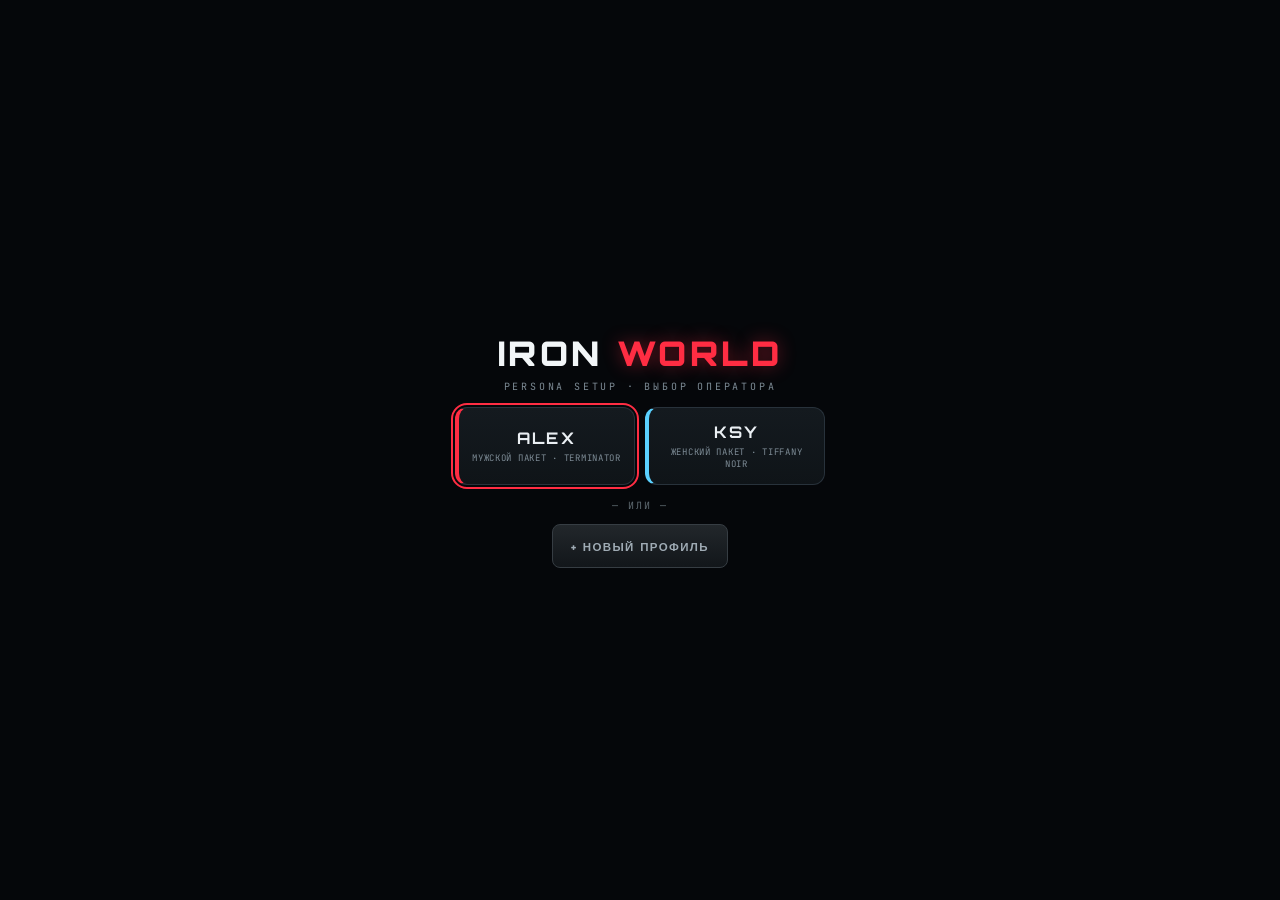
==== index.html @ ac94b06b "Add files via upload" ====
<!DOCTYPE html>
<html lang="ru">
<head>
<meta charset="utf-8">
<meta name="viewport" content="width=device-width, initial-scale=1, viewport-fit=cover">
<meta name="theme-color" content="#0a0d10">
<meta name="mobile-web-app-capable" content="yes">
<meta name="apple-mobile-web-app-capable" content="yes">
<meta name="apple-mobile-web-app-status-bar-style" content="black-translucent">
<link rel="manifest" href="manifest.webmanifest">
<link rel="icon" href="icon.svg" type="image/svg+xml">
<link rel="apple-touch-icon" href="icon.svg">
<title>IRON WORLD // Тренировки · Питание · Замеры</title>
<link rel="preconnect" href="https://fonts.googleapis.com">
<link rel="preconnect" href="https://fonts.gstatic.com" crossorigin>
<link href="https://fonts.googleapis.com/css2?family=Orbitron:wght@600;700;900&family=Rajdhani:wght@500;600;700&family=JetBrains+Mono:wght@400;500;700&display=swap" rel="stylesheet">
<link rel="stylesheet" href="style.css">
</head>
<body data-view="home">

<!-- ========== ГЛАВНЫЙ ЭКРАН ========== -->
<section id="view-home" class="view">
 <button class="home-chip" onclick="showView('profile',event)" aria-label="Профили">⚙ Профиль</button>
 <div class="wrap">
  <div class="eye-wrap"><div class="eye"></div></div>
  <div class="h-title">IRON <span>WORLD</span></div>
  <div class="h-sub">Cyberdyne Training OS · v4.6</div>
  <div class="h-status" id="hstatus"></div>
  <div class="h-select">▸ Select module ◂</div>
  <div class="mods">
   <button class="modbtn" onclick="showView('train',event)">
    <span class="ico"><svg viewBox="0 0 24 24"><path d="M1.5 12h3M19.5 12h3M5.5 7v10M18.5 7v10M8.5 9.5v5M15.5 9.5v5M5.5 12h13"/></svg></span>
    <span><b>Тренировки</b><small id="ms-train">журнал силовых · 3 дня</small></span></button>
   <button class="modbtn meas" onclick="showView('measure',event)">
    <span class="ico"><svg viewBox="0 0 24 24"><rect x="2.5" y="9" width="19" height="6.5" rx="1.2"/><path d="M7 9v3M11 9v3M15 9v3M19 9v3"/></svg></span>
    <span><b>Замеры тела</b><small id="ms-meas">история пропорций</small></span></button>
   <button class="modbtn food" onclick="showView('food',event)">
    <span class="ico"><svg viewBox="0 0 24 24"><path d="M7 3v8M4.5 3v4a2.5 2.5 0 0 0 5 0V3M7 11v10"/><path d="M16.5 3v18"/><path d="M16.5 3c3 3.5 3 8 0 11"/></svg></span>
    <span><b>Питание</b><small>памятка · 4 приёма · 2650 ккал</small></span></button>
  </div>
 </div>
</section>

<!-- ========== ВЕРХНЯЯ НАВИГАЦИЯ ========== -->
<nav class="nav" id="nav">
 <button class="home" onclick="showView('home',event)" title="Меню" aria-label="Главное меню"><svg viewBox="0 0 24 24"><path d="M2.5 12S6 5.5 12 5.5 21.5 12 21.5 12 18 18.5 12 18.5 2.5 12 2.5 12Z"/><circle cx="12" cy="12" r="3"/></svg></button>
 <button data-v="train" onclick="showView('train',event)" aria-label="Тренировки"><svg viewBox="0 0 24 24"><path d="M1.5 12h3M19.5 12h3M5.5 7v10M18.5 7v10M8.5 9.5v5M15.5 9.5v5M5.5 12h13"/></svg><span class="txt">Тренировки</span></button>
 <button data-v="measure" onclick="showView('measure',event)" aria-label="Замеры"><svg viewBox="0 0 24 24"><rect x="2.5" y="9" width="19" height="6.5" rx="1.2"/><path d="M7 9v3M11 9v3M15 9v3M19 9v3"/></svg><span class="txt">Замеры</span></button>
 <button data-v="food" onclick="showView('food',event)" aria-label="Питание"><svg viewBox="0 0 24 24"><path d="M7 3v8M4.5 3v4a2.5 2.5 0 0 0 5 0V3M7 11v10"/><path d="M16.5 3v18"/><path d="M16.5 3c3 3.5 3 8 0 11"/></svg><span class="txt">Питание</span></button>
 <button data-v="profile" onclick="showView('profile',event)" title="Профили" aria-label="Профили"><svg viewBox="0 0 24 24"><circle cx="12" cy="8" r="4"/><path d="M4 20c1.5-4 5-6 8-6s6.5 2 8 6"/></svg><span class="txt">Профиль</span></button>
</nav>

<!-- ========== МОДУЛЬ 01: ТРЕНИРОВКИ ========== -->
<section id="view-train" class="view">
 <div class="wrap">
  <header class="pg"><div class="hud">MODULE · STRENGTH LOG</div><h1>IRON <span>LOG</span></h1></header>
  <div class="tabs" id="tabs"></div>
  <div class="dayhead" id="dayhead"></div>
  <div id="workout"></div>
  <div class="actions">
   <button onclick="save()">Сохранить в журнал</button>
   <button class="ghost" onclick="clearInputs()">Сброс полей</button>
  </div>

  <details class="secd" id="secJ">
   <summary class="sec">Журнал <span>//</span> история</summary>
   <div class="secb">
    <div class="actions" style="margin:0 0 10px">
     <button class="ghost" onclick="exportJ()">Экспорт JSON</button>
     <button class="ghost" onclick="fileIn.click()">Импорт JSON</button>
     <button class="ghost" onclick="clearJ()">Очистить</button>
     <input type="file" id="fileIn" accept=".json,application/json" hidden>
    </div>
    <div id="journal"></div>
   </div>
  </details>

  <details class="secd" id="secC">
   <summary class="sec">Cloud <span>//</span> github sync</summary>
   <div class="secb">
    <div class="ex cloud">
     <h3>Авто-синхронизация таблиц</h3>
     <div class="meta">настроил один раз — после каждого сохранения таблицы обновляются в приватном хранилище</div>
     <div class="sets" style="margin-top:10px">
      <div class="srow one"><span class="lab">ТОКЕН</span><input type="password" id="gh-token" placeholder="github_pat_…" autocomplete="off"></div>
      <div class="srow"><span class="lab">РЕПО</span><input type="text" id="gh-owner" value="asborozdin-a11y"><input type="text" id="gh-repo" value="iron-data"></div>
     </div>
     <div class="actions" style="margin:12px 0 0">
      <button class="ghost" onclick="ghSave()">Сохранить и подключить</button>
      <button class="ghost" onclick="doSync(true)">Синхронизировать сейчас</button>
      <button class="ghost" onclick="purgePublic()">Удалить старые публичные таблицы</button>       <button class="ghost" onclick="ghRestore()">Восстановить из облака</button>
     </div>
     <details class="help">
      <summary>Приватное хранилище и токен (2 минуты)</summary>
      <ol>
       <li>GitHub → <code>New repository</code> → имя <code>iron-data</code> → вид <b>Private</b> → Create.</li>
       <li>Settings → Developer settings → Fine-grained tokens → твой токен → Repository access → добавь <code>iron-data</code> (оставь <code>iron-log</code> до очистки).</li>
       <li>Permissions → Repository permissions → <code>Contents</code>: <code>Read and write</code>.</li>
       <li>В приложении: поле РЕПО = <code>iron-data</code> → «Сохранить и подключить» → «Синхронизировать сейчас».</li>
       <li>Когда таблицы появятся в iron-data — нажми «Удалить старые публичные таблицы».</li>
      </ol>
      <p style="margin-top:8px">Файлы данных именуются по профилю: <code>trainings-alex.csv</code>, <code>measures-ksy.csv</code>. Токен хранится только на этом устройстве и уходит только на api.github.com.</p>
     </details>
     <div class="meta" id="gh-status" style="margin-top:10px"></div>
    </div>
   </div>
  </details>
 </div>
</section>

<!-- ========== МОДУЛЬ 02: ПИТАНИЕ ========== -->
<section id="view-food" class="view">
 <div class="wrap">
  <header class="pg"><div class="hud">MODULE · FUEL PROTOCOL</div><h1>ПЛАН <span>ПИТАНИЯ</span></h1></header>
  <div class="fmacros" id="fmacros"></div>
  <div id="foodMeals"></div>
 </div>
</section>

<!-- ========== МОДУЛЬ 03: ЗАМЕРЫ ========== -->
<section id="view-measure" class="view">
 <svg class="body-bg" viewBox="0 0 200 400" aria-hidden="true">
  <defs><g id="half">
   <path d="M100,40 C91,40 83,45 77,51 C65,58 56,69 55,83 C54,95 59,104 62,112 C59,126 57,140 61,152 C63,161 69,168 74,166 C78,164 78,158 76,152 C73,142 75,131 78,123 C75,117 71,111 69,103 C68,97 68,92 70,88 C66,102 64,116 66,130 C68,142 74,150 76,160 C78,172 76,184 74,194 C72,212 70,232 74,250 C76,264 80,274 80,288 C78,306 76,324 80,340 C82,354 86,364 86,378 L86,394 L97,394"/>
   <path class="detail" d="M74,92 C84,101 94,104 100,104"/>
   <path class="detail" d="M86,146 L100,146"/><path class="detail" d="M86,160 L100,160"/><path class="detail" d="M86,174 L100,174"/>
  </g></defs>
  <circle cx="100" cy="26" r="15"/>
  <use href="#half"/><use href="#half" transform="translate(200,0) scale(-1,1)"/>
  <path class="detail" d="M100,104 L100,186"/>
 </svg>
 <div class="wrap mz">
  <header class="pg"><div class="hud">MODULE · BODY METRICS</div><h1>ЗАМЕРЫ <span>ТЕЛА</span></h1></header>
  <div class="ex">
   <h3>Новый замер</h3>
   <div class="meta">порядок: сверху вниз · сантиметры мягкой лентой, утром натощак</div>
   <div class="mdate"><label for="m-date">Дата замера:</label><input type="date" id="m-date"></div>
   <div class="mgrid" id="mform"></div>
  </div>
  <div class="actions"><button onclick="saveMeasure()">Сохранить замер</button></div>

  <div class="ex remind">
   <h3>Напоминание о замере</h3>
   <div class="meta" id="rem-status">не настроено</div>
   <div class="actions" style="margin:10px 0 0">
    <button class="ghost" onclick="openRem()">Настроить</button>
    <button class="ghost" onclick="remOff()">Выключить</button>
   </div>
  </div>

  <h2 class="sec">История <span>//</span> динамика</h2>
  <div id="mhist"></div>
 </div>
</section>

<!-- ========== МОДУЛЬ 04: ПРОФИЛИ ========== -->
<section id="view-profile" class="view">
 <div class="wrap">
  <header class="pg"><div class="hud">MODULE · PERSONA</div><h1>ПРОФИ<span>ЛИ</span></h1></header>
  <div id="profileBody"></div>
 </div>
</section>

<!-- ========== ПОПАП: настройка напоминания ========== -->
<div class="modal" id="remModal" role="dialog" aria-modal="true" aria-labelledby="remModalTitle">
 <div class="mbox">
  <div class="mtitle" id="remModalTitle">Напоминание о замере</div>
  <div class="mrow"><label for="rem-date">Дата начала</label><input type="date" id="rem-date"></div>
  <div class="mrow"><label for="rem-time">Время</label><input type="time" id="rem-time"></div>
  <div class="mrow"><label for="rem-repeat">Цикличность</label>
   <select id="rem-repeat">
    <option value="none">разово</option>
    <option value="daily">ежедневно</option>
    <option value="weekly">еженедельно</option>
    <option value="monthly">ежемесячно</option>
   </select></div>
  <div class="mact">
   <button class="ghost" onclick="closeRem()">Отмена</button>
   <button onclick="saveRem()">Сохранить</button>
  </div>
 </div>
</div>

<!-- ========== ПОПАП: сработка напоминания ========== -->
<div class="modal" id="remAlert" role="alertdialog" aria-modal="true" aria-labelledby="remAlertTitle">
 <div class="mbox">
  <div class="mtitle red" id="remAlertTitle">Пора сделать замер!</div>
  <p class="mtext">Сработало напоминание расписания. Замер утром натощак даёт самые точные цифры — лента и 60 секунд времени.</p>
  <div class="mact">
   <button class="ghost" onclick="snoozeRem()">Позже (1 ч)</button>
   <button onclick="goMeasure()">Замериться</button>
  </div>
 </div>
</div>

<div id="toast"></div>

<!-- порядок важен: данные → разделы → ядро -->
<script defer src="data.js"></script>
<script defer src="train.js"></script>
<script defer src="measure.js"></script>
<script defer src="food.js"></script>
<script defer src="app.js"></script>
</body>
</html>
---- style.css ----
:root{
--bg:#0a0d10;--card:#141a1f;--card2:#0f1418;--line:#28323b;--line-2:#363d43;--line-soft:#1e262d;--line-soft2:#232c33;--dash:#35414b;
--txt:#eaeff3;--txt-bright:#f2f6f8;--mut:#9fabb4;--mut2:#7d8b95;--mut3:#5d686f;--lab-num:#b7c1c9;--note:#8b98a0;--alt-text:#c3cdd4;--fnote-text:#d8cfae;
--red:#ff2d43;--amber:#ffb400;--cyan:#5ad1ff;--green:#54e08a;--bad:#ff2d43;
--red-glow:rgba(255,45,67,.45);--red-glow-soft:rgba(255,45,67,.3);--red-line:rgba(255,45,67,.3);--red-line-strong:rgba(255,45,67,.5);--red-bg:rgba(255,45,67,.06);--red-bg2:rgba(255,45,67,.1);--red-text-soft:#ff8f9b;--red-text-soft2:#ff9aa4;--term:#ff8a95;
--amber-line:rgba(255,180,0,.35);--amber-bg:rgba(255,180,0,.07);--amber-glow:rgba(255,180,0,.25);--cyan-glow:rgba(90,209,255,.25);--cyan-glow-soft:rgba(90,209,255,.3);
--field-bg:#0b0f12;--field-line:#2b353e;--ph:rgba(255,180,0,.42);
--nav-bg:rgba(10,13,16,.94);--modal-bg:rgba(0,0,0,.72);--boot-bg:#05070a;
--btn-1:#a3000f;--btn-2:#480009;--ghost-1:#22272b;--ghost-2:#12161a;--bar-1:#8a0d18;--glow-top:rgba(255,45,67,.12);
--eye-1:#fff;--eye-2:#ff5566;--eye-3:#d1001a;--eye-4:#4a0009;--eye-5:#150003;
--halo-1:rgba(255,45,67,.50);--halo-2:rgba(255,45,67,.26);--halo-3:rgba(255,45,67,.10);
--halo-f1:rgba(255,90,100,.85);--halo-f2:rgba(255,45,67,.40);--halo-f3:rgba(255,45,67,.16);
--scan-a:rgba(255,140,160,.40);--scan-b:rgba(255,45,67,.20);
--mac-p:#ff5c6c;--mac-f:#ffb400;--mac-c:#5ad1ff;--mac-k:#fff}
body[data-theme="tiffany-noir"]{
--bg:#081114;--card:#0e1a1e;--card2:#0a1417;--line:#1d3438;--line-2:#2a464b;--line-soft:#12262a;--line-soft2:#163034;--dash:#2a464b;
--txt:#dff3f1;--txt-bright:#f0fbfa;--mut:#93b3b0;--mut2:#6f918e;--mut3:#4f6f6c;--lab-num:#c4dedb;--note:#7fa3a0;--alt-text:#cfe8e5;--fnote-text:#bfe8e4;
--red:#17c3bc;--amber:#7de8e0;--cyan:#a9b4d0;--green:#5eead4;--bad:#ff6b8f;
--red-glow:rgba(23,195,188,.45);--red-glow-soft:rgba(23,195,188,.3);--red-line:rgba(23,195,188,.3);--red-line-strong:rgba(23,195,188,.5);--red-bg:rgba(23,195,188,.06);--red-bg2:rgba(23,195,188,.1);--red-text-soft:#7fe5df;--red-text-soft2:#9ff2ec;--term:#8ff0ea;
--amber-line:rgba(125,232,224,.35);--amber-bg:rgba(125,232,224,.07);--amber-glow:rgba(125,232,224,.25);--cyan-glow:rgba(169,180,208,.25);--cyan-glow-soft:rgba(169,180,208,.3);
--field-bg:#061013;--field-line:#1d3a3e;--ph:rgba(125,232,224,.4);
--nav-bg:rgba(6,14,16,.94);--modal-bg:rgba(2,8,9,.78);--boot-bg:#04090b;
--btn-1:#0e6f6a;--btn-2:#053b38;--ghost-1:#12262a;--ghost-2:#0a1417;--bar-1:#0e6f6a;--glow-top:rgba(23,195,188,.10);
--eye-1:#fff;--eye-2:#7ff0e8;--eye-3:#0abab5;--eye-4:#04544f;--eye-5:#01100f;
--halo-1:rgba(23,195,188,.5);--halo-2:rgba(23,195,188,.26);--halo-3:rgba(23,195,188,.10);
--halo-f1:rgba(140,255,248,.85);--halo-f2:rgba(23,195,188,.4);--halo-f3:rgba(23,195,188,.16);
--scan-a:rgba(140,255,248,.35);--scan-b:rgba(23,195,188,.18);
--mac-p:#7de8e0;--mac-f:#a9b4d0;--mac-c:#5eead4;--mac-k:#f0fbfa}
body[data-theme="tiffany-audrey"]{
--bg:#f2f6f5;--card:#ffffff;--card2:#f7faf9;--line:#d5e0dd;--line-2:#c2d2cf;--line-soft:#e3ebe9;--line-soft2:#e8efed;--dash:#c2d2cf;
--txt:#12333a;--txt-bright:#0b262c;--mut:#4c6b70;--mut2:#6d8a8e;--mut3:#93acad;--lab-num:#33565c;--note:#5b7a7e;--alt-text:#3f5f63;--fnote-text:#3d5a52;
--red:#0abab5;--amber:#0f8f88;--cyan:#5b7fa6;--green:#12a06a;--bad:#d6456b;
--red-glow:rgba(10,186,181,.35);--red-glow-soft:rgba(10,186,181,.22);--red-line:rgba(10,186,181,.35);--red-line-strong:rgba(10,186,181,.55);--red-bg:rgba(10,186,181,.06);--red-bg2:rgba(10,186,181,.12);--red-text-soft:#0f8f88;--red-text-soft2:#0f8f88;--term:#0f8f88;
--amber-line:rgba(15,143,136,.35);--amber-bg:rgba(15,143,136,.08);--amber-glow:rgba(15,143,136,.2);--cyan-glow:rgba(91,127,166,.2);--cyan-glow-soft:rgba(91,127,166,.25);
--field-bg:#ffffff;--field-line:#c9d8d5;--ph:rgba(15,143,136,.45);
--nav-bg:rgba(255,255,255,.92);--modal-bg:rgba(240,246,245,.8);--boot-bg:#0b262c;
--btn-1:#0abab5;--btn-2:#0f8f88;--ghost-1:#ffffff;--ghost-2:#eef4f2;--bar-1:#0abab5;--glow-top:rgba(10,186,181,.10);
--eye-1:#fff;--eye-2:#7ff0e8;--eye-3:#0abab5;--eye-4:#04544f;--eye-5:#01100f;
--halo-1:rgba(10,186,181,.4);--halo-2:rgba(10,186,181,.2);--halo-3:rgba(10,186,181,.08);
--halo-f1:rgba(10,186,181,.7);--halo-f2:rgba(10,186,181,.35);--halo-f3:rgba(10,186,181,.14);
--scan-a:rgba(10,186,181,.25);--scan-b:rgba(10,186,181,.12);
--mac-p:#0f8f88;--mac-f:#5b7fa6;--mac-c:#12a06a;--mac-k:#0b262c}
body[data-theme="rose-champagne"]{
--bg:#120d14;--card:#1b1420;--card2:#150f1a;--line:#33263a;--line-2:#463450;--line-soft:#241a2b;--line-soft2:#2a1f32;--dash:#463450;
--txt:#f4e9ee;--txt-bright:#fdf6f9;--mut:#bfa3b0;--mut2:#9a7f8d;--mut3:#6f5a66;--lab-num:#e3cdd7;--note:#a88f9c;--alt-text:#dcc6d1;--fnote-text:#e6d3c3;
--red:#ff7a9c;--amber:#e8c39a;--cyan:#b79cff;--green:#8ce0b0;--bad:#ff6b6b;
--red-glow:rgba(255,122,156,.45);--red-glow-soft:rgba(255,122,156,.3);--red-line:rgba(255,122,156,.3);--red-line-strong:rgba(255,122,156,.5);--red-bg:rgba(255,122,156,.06);--red-bg2:rgba(255,122,156,.1);--red-text-soft:#ffa9c0;--red-text-soft2:#ffa9c0;--term:#ffa9c0;
--amber-line:rgba(232,195,154,.35);--amber-bg:rgba(232,195,154,.07);--amber-glow:rgba(232,195,154,.25);--cyan-glow:rgba(183,156,255,.25);--cyan-glow-soft:rgba(183,156,255,.3);
--field-bg:#0d0910;--field-line:#3a2b42;--ph:rgba(232,195,154,.4);
--nav-bg:rgba(14,10,16,.94);--modal-bg:rgba(8,5,10,.78);--boot-bg:#0a070c;
--btn-1:#a34a63;--btn-2:#571f31;--ghost-1:#241a2b;--ghost-2:#150f1a;--bar-1:#a34a63;--glow-top:rgba(255,122,156,.10);
--eye-1:#fff;--eye-2:#ffb1c6;--eye-3:#ff4d7e;--eye-4:#7a1030;--eye-5:#1c0410;
--halo-1:rgba(255,122,156,.5);--halo-2:rgba(255,122,156,.26);--halo-3:rgba(255,122,156,.10);
--halo-f1:rgba(255,190,210,.85);--halo-f2:rgba(255,122,156,.4);--halo-f3:rgba(255,122,156,.16);
--scan-a:rgba(255,190,210,.35);--scan-b:rgba(255,122,156,.18);
--mac-p:#ff7a9c;--mac-f:#e8c39a;--mac-c:#b79cff;--mac-k:#fdf6f9}

*{box-sizing:border-box;margin:0;padding:0}
html,body{overflow-x:hidden}
body{background-color:var(--bg);background-image:radial-gradient(900px 400px at 50% -100px,var(--glow-top),transparent 70%);background-repeat:no-repeat;
color:var(--txt);font-family:'Rajdhani',system-ui,sans-serif;padding:0 12px 20px}
.wrap{max-width:860px;margin:0 auto}
.view{display:none}.view.on{display:block}

.nav{position:sticky;top:0;z-index:40;display:flex;flex-wrap:nowrap;gap:4px;justify-content:center;align-items:center;
padding:8px 6px;margin:0 -12px 14px;background:var(--nav-bg);backdrop-filter:blur(8px);border-bottom:1px solid var(--line)}
body[data-view="home"] .nav{display:none}
.nav button{flex:1 1 0;min-width:0;justify-content:center;
font-family:'Orbitron',sans-serif;font-weight:700;font-size:10.5px;letter-spacing:.06em;text-transform:uppercase;
padding:10px 6px;cursor:pointer;color:var(--mut);background:linear-gradient(180deg,var(--ghost-1),var(--ghost-2));
border:1px solid var(--line-2);border-radius:8px;display:flex;align-items:center;gap:5px}
.nav button.on{color:#fff;border-color:var(--red);background:linear-gradient(180deg,var(--btn-1),var(--btn-2));box-shadow:0 0 14px var(--red-glow-soft)}
.nav button.home{flex:0 0 auto;padding:10px 10px}
.nav button .txt{overflow:hidden;text-overflow:ellipsis;white-space:nowrap}
.nav svg{width:14px;height:14px;flex:0 0 auto;stroke:currentColor;fill:none;stroke-width:2;stroke-linecap:round;stroke-linejoin:round}
@media(max-width:460px){.nav button .txt{display:none}.nav button{gap:0}}

.ico{flex:0 0 auto;width:46px;height:46px;display:flex;align-items:center;justify-content:center;
border:1px solid var(--line);border-radius:10px;background:var(--field-bg)}
.ico svg{width:27px;height:27px;stroke:var(--red);fill:none;stroke-width:2;stroke-linecap:round;stroke-linejoin:round;filter:drop-shadow(0 0 5px var(--red-glow))}
.modbtn.food .ico svg{stroke:var(--amber);filter:drop-shadow(0 0 5px var(--amber-glow))}
.modbtn.meas .ico svg{stroke:var(--cyan);filter:drop-shadow(0 0 5px var(--cyan-glow))}

#view-home{padding-top:max(96px,10vh);text-align:center}
.eye-wrap{position:relative;width:74px;height:74px;margin:0 auto 14px}
.eye-wrap::before{content:'';position:absolute;left:50%;top:50%;width:230px;height:230px;transform:translate(-50%,-50%);
background:radial-gradient(circle,var(--halo-1) 0%,var(--halo-2) 32%,var(--halo-3) 52%,transparent 72%);
pointer-events:none;opacity:.85;transition:opacity .2s,transform .2s}
.eye-wrap.flare::before{opacity:1;transform:translate(-50%,-50%) scale(1.22);
background:radial-gradient(circle,var(--halo-f1) 0%,var(--halo-f2) 34%,var(--halo-f3) 55%,transparent 75%)}
.eye{position:relative;width:74px;height:74px;border-radius:50%;
background:radial-gradient(circle at 37% 34%,var(--eye-1) 0%,var(--eye-2) 17%,var(--eye-3) 44%,var(--eye-4) 78%,var(--eye-5) 100%);
box-shadow:inset 0 0 18px rgba(0,0,0,.8);animation:eye 3s ease-in-out infinite}
@keyframes eye{0%,100%{transform:scale(1)}50%{transform:scale(1.04)}}
.h-title{font-family:'Orbitron',sans-serif;font-weight:900;font-size:clamp(30px,8vw,52px);letter-spacing:.1em;text-transform:uppercase;color:var(--txt-bright)}
.h-title span{color:var(--red);text-shadow:0 0 22px var(--red-glow)}
.h-sub{font-family:'JetBrains Mono',monospace;font-size:11px;letter-spacing:.3em;color:var(--mut2);text-transform:uppercase;margin-top:8px}
.h-status{max-width:420px;margin:22px auto;padding:12px 16px;border:1px dashed var(--dash);border-radius:10px;
font-family:'JetBrains Mono',monospace;font-size:11.5px;letter-spacing:.08em;color:var(--mut);text-align:left;line-height:1.9}
.h-status b{color:var(--amber)}
.h-select{font-family:'JetBrains Mono',monospace;font-size:11px;letter-spacing:.24em;color:var(--red);text-transform:uppercase;margin:20px 0 10px;animation:bl 1.4s infinite}
@keyframes bl{0%,100%{opacity:1}50%{opacity:.35}}
.mods{display:flex;flex-direction:column;align-items:center;gap:12px}
.modbtn{display:flex;align-items:center;gap:16px;width:100%;max-width:430px;padding:15px 18px;cursor:pointer;text-align:left;
background:linear-gradient(180deg,var(--card),var(--card2));border:1px solid var(--line);border-left:4px solid var(--red);border-radius:12px;color:var(--txt);transition:.2s}
.modbtn:hover{border-color:var(--red);box-shadow:0 0 22px var(--red-glow-soft);transform:translateY(-2px)}
.modbtn.food{border-left-color:var(--amber)}.modbtn.food:hover{border-color:var(--amber);box-shadow:0 0 22px var(--amber-glow)}
.modbtn.meas{border-left-color:var(--cyan)}.modbtn.meas:hover{border-color:var(--cyan);box-shadow:0 0 22px var(--cyan-glow)}
.modbtn b{display:block;font-family:'Orbitron',sans-serif;font-size:15px;letter-spacing:.14em;text-transform:uppercase}
.modbtn small{display:block;font-family:'JetBrains Mono',monospace;font-size:11px;color:var(--mut);margin-top:3px;letter-spacing:.05em}

header.pg{text-align:center;margin:4px 0 14px}
header.pg .hud{font-family:'JetBrains Mono',monospace;font-size:10.5px;letter-spacing:.2em;color:var(--mut2);text-transform:uppercase}
header.pg h1{font-family:'Orbitron',sans-serif;font-weight:900;font-size:clamp(24px,6vw,36px);letter-spacing:.08em;text-transform:uppercase}
header.pg h1 span{color:var(--red);text-shadow:0 0 18px var(--red-glow)}
.tabs{display:flex;gap:8px;justify-content:center;flex-wrap:wrap;margin:12px 0}
.tabs button{font-family:'Orbitron',sans-serif;font-weight:700;font-size:12px;letter-spacing:.12em;text-transform:uppercase;
padding:11px 18px;cursor:pointer;color:var(--mut);background:linear-gradient(180deg,var(--ghost-1),var(--ghost-2));border:1px solid var(--line-2);border-radius:8px}
.tabs button.on{color:#fff;border-color:var(--red);background:linear-gradient(180deg,var(--btn-1),var(--btn-2));box-shadow:0 0 18px var(--red-glow-soft)}
.dayhead{text-align:center;font-family:'JetBrains Mono',monospace;font-size:12px;letter-spacing:.14em;color:var(--mut);text-transform:uppercase;margin-bottom:14px}
.ex{background:linear-gradient(180deg,var(--card),var(--card2));border:1px solid var(--line);border-radius:10px;padding:14px 14px 12px;margin-bottom:12px;position:relative}
.ex.ss{border-left:4px solid var(--red)}
.ex.cardio{border-left:4px solid var(--cyan)}
.ex.cloud{border-left:4px solid var(--green)}
.ex.remind{border-left:4px solid var(--cyan)}
.ex h3{font-size:17.5px;font-weight:700;line-height:1.25}
.ex .meta{font-family:'JetBrains Mono',monospace;font-size:11.5px;color:var(--mut);margin-top:4px;letter-spacing:.05em}
.ex .meta b{color:var(--amber)}
.ex .note{font-size:13.5px;color:var(--note);margin-top:3px}
.copybtn{margin:8px 0 0;font-family:'JetBrains Mono',monospace;font-size:11px;letter-spacing:.08em;color:var(--mut);background:var(--ghost-1);border:1px solid var(--field-line);border-radius:6px;padding:6px 10px;cursor:pointer}
.copybtn:hover{border-color:var(--red);color:var(--txt)}
.sets{margin-top:10px;display:flex;flex-direction:column;gap:6px}
.srow{display:grid;grid-template-columns:76px 1fr 1fr;gap:8px;align-items:center}
.srow.one{grid-template-columns:76px 1fr}
.srow .lab{font-family:'JetBrains Mono',monospace;font-size:12px;color:var(--mut2);letter-spacing:.08em;line-height:1.25}
.srow .lab b{color:var(--lab-num);font-weight:700}
.srow input,.mcell input{width:100%;background:var(--field-bg);border:1px solid var(--field-line);border-radius:7px;color:var(--txt);
font-family:'JetBrains Mono',monospace;font-size:16px;font-weight:700;padding:10px;outline:none;text-align:center}
.srow input:focus,.mcell input:focus{border-color:var(--red);box-shadow:0 0 10px var(--red-glow-soft)}
.mcell input:focus{border-color:var(--cyan);box-shadow:0 0 10px var(--cyan-glow-soft)}
.srow input::placeholder,.mcell input::placeholder{color:var(--ph);font-weight:700;opacity:1}
.srow input[type=password],.srow input[type=text]{text-align:left;font-size:13px}
input[type=number]::-webkit-outer-spin-button,input[type=number]::-webkit-inner-spin-button{-webkit-appearance:none;margin:0}
input[type=number]{-moz-appearance:textfield;appearance:textfield}
.ckrow{display:flex;align-items:center;gap:10px;margin-top:10px;cursor:pointer;user-select:none}
.ckrow input{width:22px;height:22px;accent-color:var(--cyan);cursor:pointer}
.ckrow span{font-family:'JetBrains Mono',monospace;font-size:12.5px;letter-spacing:.1em;color:var(--cyan);text-transform:uppercase}
.actions{display:flex;gap:10px;justify-content:center;flex-wrap:wrap;margin:18px 0 22px}
.actions button{font-family:'Orbitron',sans-serif;font-weight:700;font-size:12.5px;letter-spacing:.14em;text-transform:uppercase;
padding:14px 24px;cursor:pointer;border-radius:9px;color:#fff;border:1px solid var(--red);background:linear-gradient(180deg,var(--btn-1),var(--btn-2));box-shadow:0 0 22px var(--red-glow-soft)}
.actions button.ghost{background:linear-gradient(180deg,var(--ghost-1),var(--ghost-2));border-color:var(--line-2);color:var(--mut);box-shadow:none}

.secd{margin:24px 0 0}
.secd summary.sec{cursor:pointer;list-style:none;display:flex;justify-content:space-between;align-items:center;
font-family:'Orbitron',sans-serif;font-size:16px;letter-spacing:.18em;text-transform:uppercase;color:var(--txt-bright);
border-bottom:1px solid var(--line);padding-bottom:8px;user-select:none}
.secd summary.sec::-webkit-details-marker{display:none}
.secd summary.sec::after{content:'▸';color:var(--red);font-size:15px;transition:.2s;margin-left:10px}
.secd[open] summary.sec::after{content:'▾'}
.secd summary.sec span{color:var(--red)}
.secd .secb{padding-top:14px}
.help{margin:4px auto 0;max-width:640px;font-size:13.5px;color:var(--mut)}
.help summary{cursor:pointer;font-family:'JetBrains Mono',monospace;font-size:11px;letter-spacing:.12em;text-transform:uppercase;
color:var(--mut);padding:9px;border:1px dashed var(--field-line);border-radius:8px;text-align:center;list-style:none}
.help summary::before{content:'? '}
.help[open] summary{border-color:var(--red);color:var(--red-text-soft2)}
.help ol{margin:10px 0 0 20px;line-height:1.75}
.help code{font-family:'JetBrains Mono',monospace;color:var(--amber)}
h2.sec{font-family:'Orbitron',sans-serif;font-size:16px;letter-spacing:.18em;text-transform:uppercase;color:var(--txt-bright);border-bottom:1px solid var(--line);padding-bottom:8px;margin:24px 0 14px}
h2.sec span{color:var(--red)}
.ses{background:var(--card2);border:1px solid var(--line);border-radius:10px;padding:12px 14px;margin-bottom:10px}
.ses .sh{display:flex;justify-content:space-between;gap:10px;flex-wrap:wrap;font-family:'JetBrains Mono',monospace;font-size:12.5px;letter-spacing:.06em}
.ses .sh .d{color:var(--txt-bright);font-weight:700}
.ses .sh .v{color:var(--amber)}
.ses .sh .dl.up{color:var(--green)}.ses .sh .dl.dn{color:var(--bad)}.ses .sh .dl.eq{color:var(--mut2)}
.ses ul{list-style:none;margin-top:8px}
.ses li{display:flex;justify-content:space-between;gap:12px;padding:4px 0;border-top:1px solid var(--line-soft2);font-size:14.5px}
.ses li .n{color:var(--alt-text)}
.ses li .w{font-family:'JetBrains Mono',monospace;font-size:13px;color:var(--amber);white-space:nowrap}
.empty{text-align:center;color:var(--mut3);font-family:'JetBrains Mono',monospace;font-size:12px;letter-spacing:.14em;padding:20px 0;text-transform:uppercase}

.modal{position:fixed;inset:0;background:var(--modal-bg);backdrop-filter:blur(4px);display:none;align-items:center;justify-content:center;z-index:120;padding:16px}
.modal.on{display:flex}
.mbox{width:100%;max-width:370px;background:linear-gradient(180deg,var(--card),var(--card2));border:1px solid var(--red);
border-radius:14px;padding:18px;box-shadow:0 0 40px var(--red-glow);animation:pop .3s cubic-bezier(.2,1.4,.4,1)}
@keyframes pop{from{transform:translateY(46px) scale(.9);opacity:0}to{transform:none;opacity:1}}
.mtitle{font-family:'Orbitron',sans-serif;font-weight:700;font-size:15px;letter-spacing:.12em;text-transform:uppercase;color:var(--txt-bright)}
.mtitle.red{color:var(--red);text-shadow:0 0 14px var(--red-glow-soft)}
.mtext{margin-top:8px;font-size:14.5px;line-height:1.5;color:var(--mut)}
.mrow{margin-top:12px}
.mrow label{display:block;font-family:'JetBrains Mono',monospace;font-size:10.5px;letter-spacing:.12em;color:var(--mut);text-transform:uppercase;margin-bottom:4px}
.mrow input,.mrow select{width:100%;background:var(--field-bg);border:1px solid var(--field-line);border-radius:7px;color:var(--txt);
font-family:'JetBrains Mono',monospace;font-size:14px;padding:10px;outline:none;color-scheme:dark}
.mrow input:focus,.mrow select:focus{border-color:var(--cyan);box-shadow:0 0 10px var(--cyan-glow-soft)}
.mact{display:flex;gap:10px;justify-content:flex-end;margin-top:16px;flex-wrap:wrap}
.mact button{font-family:'Orbitron',sans-serif;font-weight:700;font-size:11.5px;letter-spacing:.12em;text-transform:uppercase;
padding:11px 18px;cursor:pointer;border-radius:8px;color:#fff;border:1px solid var(--red);background:linear-gradient(180deg,var(--btn-1),var(--btn-2))}
.mact button.ghost{background:linear-gradient(180deg,var(--ghost-1),var(--ghost-2));border-color:var(--line-2);color:var(--mut)}

.fmacros{display:grid;grid-template-columns:repeat(4,1fr);gap:8px;margin:14px 0}
.fm{background:var(--card2);border:1px solid var(--line-soft);border-radius:8px;padding:10px 4px;text-align:center;position:relative;overflow:hidden}
.fm b{display:block;font-family:'Oswald',sans-serif;font-weight:700;font-size:26px;line-height:1}
.fm.p b{color:var(--mac-p)}.fm.f b{color:var(--mac-f)}.fm.c b{color:var(--mac-c)}.fm.k b{color:var(--mac-k)}
.fm span{display:block;margin-top:4px;font-family:'JetBrains Mono',monospace;font-size:9.5px;letter-spacing:.1em;color:var(--mut2);text-transform:uppercase}
.fm i{position:absolute;left:0;bottom:0;height:3px}
.fm.p i{background:var(--mac-p)}.fm.f i{background:var(--mac-f)}.fm.c i{background:var(--mac-c)}.fm.k i{background:var(--red)}
.fmeal{background:linear-gradient(180deg,var(--card),var(--card2));border:1px solid var(--line);border-radius:10px;padding:14px 14px 12px 18px;margin-bottom:12px;position:relative}
.fmeal::before{content:'';position:absolute;left:0;top:12px;bottom:12px;width:4px;border-radius:4px;background:var(--red);box-shadow:0 0 12px var(--red-glow-soft)}
.fmeal.m4::before{background:var(--amber);box-shadow:0 0 12px var(--amber-glow)}
.fmeal .fn{font-family:'JetBrains Mono',monospace;font-weight:700;font-size:11px;letter-spacing:.16em;text-transform:uppercase;color:var(--red);margin-bottom:6px;display:block}
.fmeal.m4 .fn{color:var(--amber)}
.fgoal{padding-left:8px;border-left:3px solid var(--line);color:var(--mut);font-size:14px;line-height:1.45;margin-bottom:6px}
.fgoal b{color:var(--red-text-soft)}
.frow{display:flex;justify-content:space-between;gap:12px;align-items:baseline;padding:7px 0;border-bottom:1px dashed var(--field-line);font-size:15.5px}
.frow:last-of-type{border-bottom:0}
.frow .nm{font-weight:600;line-height:1.4}
.frow .nm u{text-decoration:none;font-weight:400;color:var(--mut);font-size:14px}
.frow .qt{font-family:'JetBrains Mono',monospace;font-weight:700;font-size:14.5px;color:var(--amber);white-space:nowrap}
.fnote{margin-top:10px;padding:10px 12px;border-radius:8px;border:1px solid var(--amber-line);background:var(--amber-bg);font-size:14px;line-height:1.5;color:var(--fnote-text)}
.fnote b{display:block;margin-bottom:4px;font-family:'JetBrains Mono',monospace;font-size:10.5px;letter-spacing:.14em;text-transform:uppercase;color:var(--amber)}
.falt{margin-top:10px;display:flex;gap:10px;align-items:flex-start;padding:9px 11px;border-radius:8px;border:1px solid var(--red-line);background:var(--red-bg)}
.falt em{flex:0 0 auto;font-style:normal;font-family:'JetBrains Mono',monospace;font-weight:700;font-size:9.5px;letter-spacing:.12em;text-transform:uppercase;color:var(--red-text-soft2);border:1px solid var(--red-line-strong);border-radius:5px;padding:3px 6px;margin-top:2px;background:var(--red-bg2)}
.falt p{font-size:14px;line-height:1.45;color:var(--alt-text)}
.falt p b{color:var(--txt)}

#view-measure{position:relative}
.body-bg{position:absolute;left:50%;top:30px;transform:translateX(-50%);height:min(74vh,720px);opacity:.2;pointer-events:none;color:var(--red);fill:none;stroke:currentColor;stroke-width:2;stroke-linecap:round;filter:drop-shadow(0 0 6px var(--red-glow-soft));z-index:0}
.body-bg .detail{stroke-width:1.1;opacity:.6}
.mz{position:relative;z-index:1}
.mgrid{display:grid;grid-template-columns:1fr 1fr;gap:8px;margin-top:10px}
.mcell label{display:block;font-family:'JetBrains Mono',monospace;font-size:10.5px;letter-spacing:.12em;color:var(--mut);text-transform:uppercase;margin-bottom:4px;text-align:center}
.mdate{display:flex;align-items:center;justify-content:center;gap:10px;margin-top:4px}
.mdate label{font-family:'JetBrains Mono',monospace;font-size:11px;letter-spacing:.12em;color:var(--mut);text-transform:uppercase}
.mdate input{background:var(--field-bg);border:1px solid var(--field-line);border-radius:7px;color:var(--txt);font-family:'JetBrains Mono',monospace;font-size:13px;padding:8px 10px;outline:none;color-scheme:dark}
.mz .grid{display:grid;grid-template-columns:repeat(4,1fr);gap:8px;margin-top:8px}
.mzv{background:var(--field-bg);border:1px solid var(--line-soft2);border-radius:7px;padding:7px 6px;text-align:center}
.mzv span{display:block;font-family:'JetBrains Mono',monospace;font-size:9px;letter-spacing:.1em;color:var(--mut2);text-transform:uppercase}
.mzv b{display:block;font-family:'JetBrains Mono',monospace;font-size:14px;color:var(--txt);margin-top:3px}
.mzv i{font-style:normal;font-size:10px;font-family:'JetBrains Mono',monospace}
.mzv i.up{color:var(--green)}.mzv i.dn{color:var(--bad)}.mzv i.nt{color:var(--mut2)}
.delbtn{float:right;background:none;border:0;color:var(--mut3);font-size:14px;cursor:pointer;padding:2px 4px}
.delbtn:hover{color:var(--red)}
#toast{position:fixed;left:50%;bottom:20px;transform:translateX(-50%) translateY(80px);z-index:99;
background:linear-gradient(180deg,var(--btn-1),var(--btn-2));border:1px solid var(--red);color:#fff;font-family:'JetBrains Mono',monospace;font-size:13px;letter-spacing:.1em;padding:12px 22px;border-radius:9px;box-shadow:0 0 26px var(--red-glow);transition:.3s;opacity:0}
#toast.show{transform:translateX(-50%) translateY(0);opacity:1}
@media(max-width:520px){.srow{grid-template-columns:64px 1fr 1fr}.ex h3{font-size:16px}.fm b{font-size:21px}.mz .grid{grid-template-columns:repeat(2,1fr)}}

/* ==== FX: boot, прицел, скан, раскрытие ==== */
#boot{position:fixed;inset:0;z-index:300;background:var(--boot-bg);display:flex;flex-direction:column;align-items:center;justify-content:center;gap:18px;transition:opacity .3s}
#boot.off{opacity:0;pointer-events:none}
.b-lines{font-family:'JetBrains Mono',monospace;font-size:12px;letter-spacing:.12em;color:var(--term);text-align:left;line-height:2;text-shadow:0 0 8px var(--red-glow-soft)}
.b-lines div{opacity:0;animation:bline .16s both}
@keyframes bline{from{opacity:0;transform:translateY(5px)}to{opacity:1;transform:none}}
.b-bar{width:min(240px,60vw);height:4px;background:var(--field-bg);border-radius:4px;overflow:hidden}
.b-bar i{display:block;height:100%;width:0;background:linear-gradient(90deg,var(--bar-1),var(--red));box-shadow:0 0 12px var(--red);animation:bfill .85s .12s both}
@keyframes bfill{to{width:100%}}
.b-skip{font-family:'JetBrains Mono',monospace;font-size:9px;letter-spacing:.3em;color:var(--mut3);text-transform:uppercase}
body.booted .h-title{animation:rise .45s both}
body.booted .h-status{animation:rise .5s .04s both}
body.booted .modbtn{animation:rise .5s both}
body.booted .modbtn:nth-child(2){animation-delay:.07s}
body.booted .modbtn:nth-child(3){animation-delay:.14s}
@keyframes rise{from{opacity:0;transform:translateY(14px)}to{opacity:1;transform:none}}
.reticle{position:fixed;z-index:140;width:48px;height:48px;margin:-24px 0 0 -24px;pointer-events:none}
.reticle i{position:absolute;width:13px;height:13px;border:2px solid var(--red);filter:drop-shadow(0 0 6px var(--red-glow));transition:transform .18s cubic-bezier(.2,1.2,.4,1)}
.reticle i:nth-child(1){left:0;top:0;border-right:0;border-bottom:0;transform:translate(-18px,-18px)}
.reticle i:nth-child(2){right:0;top:0;border-left:0;border-bottom:0;transform:translate(18px,-18px)}
.reticle i:nth-child(3){left:0;bottom:0;border-right:0;border-top:0;transform:translate(-18px,18px)}
.reticle i:nth-child(4){right:0;bottom:0;border-left:0;border-top:0;transform:translate(18px,18px)}
.reticle.go i{transform:translate(0,0)}
.reticle b{position:absolute;left:50%;top:50%;width:6px;height:6px;margin:-3px 0 0 -3px;border-radius:50%;
background:var(--red);box-shadow:0 0 8px var(--red),0 0 20px var(--red-glow);opacity:0;transition:opacity .1s .12s}
.reticle.go b{opacity:1}
.scanline{position:fixed;left:0;right:0;top:0;height:40vh;z-index:139;pointer-events:none;opacity:0;
background:linear-gradient(180deg,transparent,var(--scan-b) 42%,var(--scan-a) 50%,var(--scan-b) 58%,transparent)}
.scanline.go{animation:scan .5s ease-out both}
@keyframes scan{0%{opacity:1;transform:translateY(-45vh)}100%{opacity:0;transform:translateY(115vh)}}
.view.reveal .wrap{animation:reveal .45s cubic-bezier(.3,.9,.4,1)}
@keyframes reveal{from{clip-path:inset(0 0 100% 0);opacity:.35}to{clip-path:inset(0 0 0 0);opacity:1}}

/* ==== персоны: онбординг, профили, выбор темы ==== */
#onboard{position:fixed;inset:0;z-index:320;background:var(--boot-bg);display:flex;align-items:center;justify-content:center;padding:18px}
.ob-box{width:100%;max-width:380px;text-align:center}
.ob-title{font-family:'Orbitron',sans-serif;font-weight:900;font-size:34px;letter-spacing:.1em;color:var(--txt-bright)}
.ob-title span{color:var(--red);text-shadow:0 0 18px var(--red-glow)}
.ob-sub{font-family:'JetBrains Mono',monospace;font-size:10px;letter-spacing:.28em;color:var(--mut2);text-transform:uppercase;margin-top:6px}
.ob-note{margin:14px 0 0;padding:9px 12px;border:1px dashed var(--dash);border-radius:8px;font-family:'JetBrains Mono',monospace;font-size:11px;color:var(--mut);line-height:1.6}
.ob-lab{display:block;margin:18px 0 6px;font-family:'JetBrains Mono',monospace;font-size:10px;letter-spacing:.16em;color:var(--mut2);text-transform:uppercase;text-align:left}
.ob-in{width:100%;background:var(--field-bg);border:1px solid var(--field-line);border-radius:8px;color:var(--txt);font-family:'JetBrains Mono',monospace;font-size:15px;font-weight:700;padding:12px;outline:none;text-align:center;text-transform:uppercase}
.ob-in:focus{border-color:var(--red);box-shadow:0 0 10px var(--red-glow-soft)}
.ob-themes{display:flex;gap:10px;justify-content:center;margin-top:8px}
.ob-th{width:44px;height:28px;border-radius:7px;border:2px solid transparent;cursor:pointer;padding:0}
.ob-th.on{border-color:#fff;box-shadow:0 0 12px rgba(255,255,255,.45)}
.ob-list{display:flex;flex-direction:column;gap:10px;margin-top:18px}
.ob-p{display:flex;justify-content:space-between;align-items:center;gap:10px;padding:14px 16px;cursor:pointer;border-radius:10px;
background:linear-gradient(180deg,var(--card),var(--card2));border:1px solid var(--line);border-left:4px solid var(--red);color:var(--txt);text-align:left}
.ob-p b{font-family:'Orbitron',sans-serif;font-size:14px;letter-spacing:.12em;text-transform:uppercase}
.ob-p small{font-family:'JetBrains Mono',monospace;font-size:10px;color:var(--mut2)}
.ob-p:hover{border-color:var(--red);box-shadow:0 0 18px var(--red-glow-soft)}
.pf-themes{display:flex;align-items:center;gap:10px;justify-content:center;margin:6px 0 0;flex-wrap:wrap}
.pf-lab{font-family:'JetBrains Mono',monospace;font-size:10px;letter-spacing:.16em;color:var(--mut2);text-transform:uppercase}

/* ==== выбор пакета программ в онбординге ==== */
.ob-packs{display:flex;gap:8px;justify-content:center;flex-wrap:wrap;margin-top:8px}
.ob-pk{font-family:'JetBrains Mono',monospace;font-size:10px;letter-spacing:.12em;text-transform:uppercase;
padding:9px 13px;border-radius:8px;cursor:pointer;background:var(--ghost-1);border:1px solid var(--line-2);color:var(--mut)}
.ob-pk.on{color:#fff;border-color:var(--red);background:linear-gradient(180deg,var(--btn-1),var(--btn-2));box-shadow:0 0 12px var(--red-glow-soft)}

/* ==== кнопка профилей на главном экране ==== */
.home-chip{position:fixed;top:10px;right:12px;z-index:45;font-family:'JetBrains Mono',monospace;font-size:10px;letter-spacing:.18em;
padding:8px 12px;border-radius:8px;cursor:pointer;color:var(--mut);background:var(--ghost-1);border:1px solid var(--line-2);text-transform:uppercase}
.home-chip:hover{color:var(--txt);border-color:var(--red);box-shadow:0 0 12px var(--red-glow-soft)}

/* ==== нутрицевтическая поддержка ==== */
.fnote.supp{margin-top:14px}
.supp-i{margin-top:9px;font-size:14.5px;font-weight:600;color:var(--txt);line-height:1.4}
.supp-i u{text-decoration:none;font-weight:400;color:var(--mut);font-size:13px}
.supp-i:first-of-type{margin-top:2px}
.supp-x{margin-top:2px;font-weight:400;font-size:13px;color:var(--fnote-text);line-height:1.45}
/* ==== пресеты профилей и PIN-клавиши ==== */
.ob-presets{display:flex;gap:10px;justify-content:center;flex-wrap:wrap;margin-top:14px}
.ob-preset{flex:1 1 140px;max-width:180px;padding:14px 10px;border-radius:12px;cursor:pointer;text-align:center;
background:linear-gradient(180deg,var(--card),var(--card2));border:1px solid var(--line);color:var(--txt)}
.ob-preset b{display:block;font-family:'Orbitron',sans-serif;font-size:16px;letter-spacing:.14em}
.ob-preset small{display:block;margin-top:4px;font-family:'JetBrains Mono',monospace;font-size:9px;letter-spacing:.08em;color:var(--mut2);text-transform:uppercase}
.ob-preset.alex{border-left:4px solid var(--red)}
.ob-preset.ksy{border-left:4px solid var(--cyan)}
.ob-preset:hover{border-color:var(--red);box-shadow:0 0 18px var(--red-glow-soft)}
.ob-div{margin:14px 0 0;font-family:'JetBrains Mono',monospace;font-size:10px;letter-spacing:.2em;color:var(--mut3);text-transform:uppercase}
.pin-row{display:flex;gap:10px;justify-content:center;margin-top:8px}
.pin-in{width:130px;background:var(--field-bg);border:1px solid var(--field-line);border-radius:8px;color:var(--txt);
font-family:'JetBrains Mono',monospace;font-size:22px;font-weight:700;letter-spacing:.4em;padding:10px;outline:none;text-align:center}
.pin-in:focus{border-color:var(--red);box-shadow:0 0 10px var(--red-glow-soft)}
.pin-in.shake{animation:shake .3s}
@keyframes shake{0%,100%{transform:none}25%{transform:translateX(-6px)}75%{transform:translateX(6px)}}
.ob-lock{font-family:'JetBrains Mono',monospace;font-size:10px;color:var(--amber);letter-spacing:.14em}

/* ==== явное состояние унаследованного значения (placeholder прошлого веса) ==== */
.srow input[data-inherited="true"]{color:var(--mut);border-style:dashed}
.srow input[data-inherited="true"]:focus{color:var(--txt);border-style:solid}

/* ==== P1: тач-мишени 44pt, focus-visible, SW баннер ==== */
.delbtn{padding:8px 10px;min-width:44px;min-height:44px;display:inline-flex;align-items:center;justify-content:center}
.ob-th{min-height:44px;width:56px}
.ob-pk{min-height:44px}
.mact button{min-height:44px}
.actions button{min-height:48px}

/* клавиатурный фокус — видимый outline */
button:focus-visible, input:focus-visible, select:focus-visible, a:focus-visible, [tabindex]:focus-visible{
 outline:2px solid var(--red); outline-offset:2px;
}
.srow input:focus-visible, .mcell input:focus-visible, .pin-in:focus-visible{
 outline:none; /* у них своя подсветка border */
}

/* Oswald убран из .fm b, используем JetBrains Mono */
.fm b{font-family:'JetBrains Mono',monospace}

/* баннер обновления SW */
#update-banner{position:fixed;bottom:72px;left:50%;transform:translateX(-50%);z-index:95;
background:linear-gradient(180deg,var(--card),var(--card2));border:1px solid var(--cyan);
border-radius:10px;padding:10px 14px;display:flex;align-items:center;gap:12px;
box-shadow:0 0 20px var(--cyan-glow);animation:pop .3s cubic-bezier(.2,1.4,.4,1)}
#update-banner span{font-family:'JetBrains Mono',monospace;font-size:12px;letter-spacing:.08em;color:var(--txt)}
#update-banner button{font-family:'Orbitron',sans-serif;font-weight:700;font-size:11px;letter-spacing:.12em;text-transform:uppercase;
padding:8px 14px;border-radius:7px;color:#fff;border:1px solid var(--cyan);background:transparent;cursor:pointer;min-height:auto}
#update-banner button:hover{background:var(--cyan);color:var(--bg)}


/* ==== P2: таймер отдыха, wake lock, спарклайны ==== */
.ex-btns{display:flex;gap:8px;flex-wrap:wrap;margin-top:8px}
#restwidget{position:fixed;left:50%;bottom:84px;transform:translateX(-50%) translateY(160%);z-index:150;
background:linear-gradient(180deg,var(--card),var(--card2));border:1px solid var(--red);border-radius:14px;
padding:12px 18px;text-align:center;box-shadow:0 0 30px var(--red-glow);transition:transform .3s cubic-bezier(.2,1.2,.4,1)}
#restwidget.on{transform:translateX(-50%) translateY(0)}
#rt-label{font-family:'JetBrains Mono',monospace;font-size:9px;letter-spacing:.14em;color:var(--mut);text-transform:uppercase;max-width:230px;overflow:hidden;text-overflow:ellipsis;white-space:nowrap}
#rt-time{font-family:'Orbitron',sans-serif;font-weight:900;font-size:40px;line-height:1.15;color:var(--txt);text-shadow:0 0 18px var(--red-glow)}
#rt-bar{width:200px;height:4px;background:var(--field-bg);border-radius:4px;margin:6px auto 8px;overflow:hidden}
#rt-bar i{display:block;height:100%;width:100%;background:linear-gradient(90deg,var(--btn-1),var(--red));transition:width 1s linear}
.rt-btns{display:flex;gap:8px;justify-content:center}
.rt-btns button{font-family:'JetBrains Mono',monospace;font-size:11px;letter-spacing:.1em;padding:8px 14px;border-radius:8px;cursor:pointer;
background:var(--ghost-1);border:1px solid var(--line-2);color:var(--mut);min-height:40px}
.rt-btns button:hover{color:var(--txt);border-color:var(--red)}
#wl-chip{position:fixed;top:54px;right:10px;z-index:41;margin:0}
.charts{display:grid;grid-template-columns:1fr 1fr;gap:10px;margin:12px 0}
@media(max-width:520px){.charts{grid-template-columns:1fr}}
.chart{background:var(--card2);border:1px solid var(--line);border-radius:10px;padding:10px 12px}
.chart.wide{grid-column:1/-1}
.ch-head{display:flex;justify-content:space-between;align-items:baseline;gap:8px;font-family:'JetBrains Mono',monospace;font-size:10px;letter-spacing:.1em;color:var(--mut2);text-transform:uppercase;margin-bottom:4px}
.ch-head b{color:var(--txt);font-size:13px}
.ch-head i{font-style:normal;font-size:10px}
.ch-head i.up{color:var(--green)}.ch-head i.dn{color:var(--bad)}
.spark{width:100%;height:54px;color:var(--cyan);display:block}
#volchart .spark{color:var(--red)}
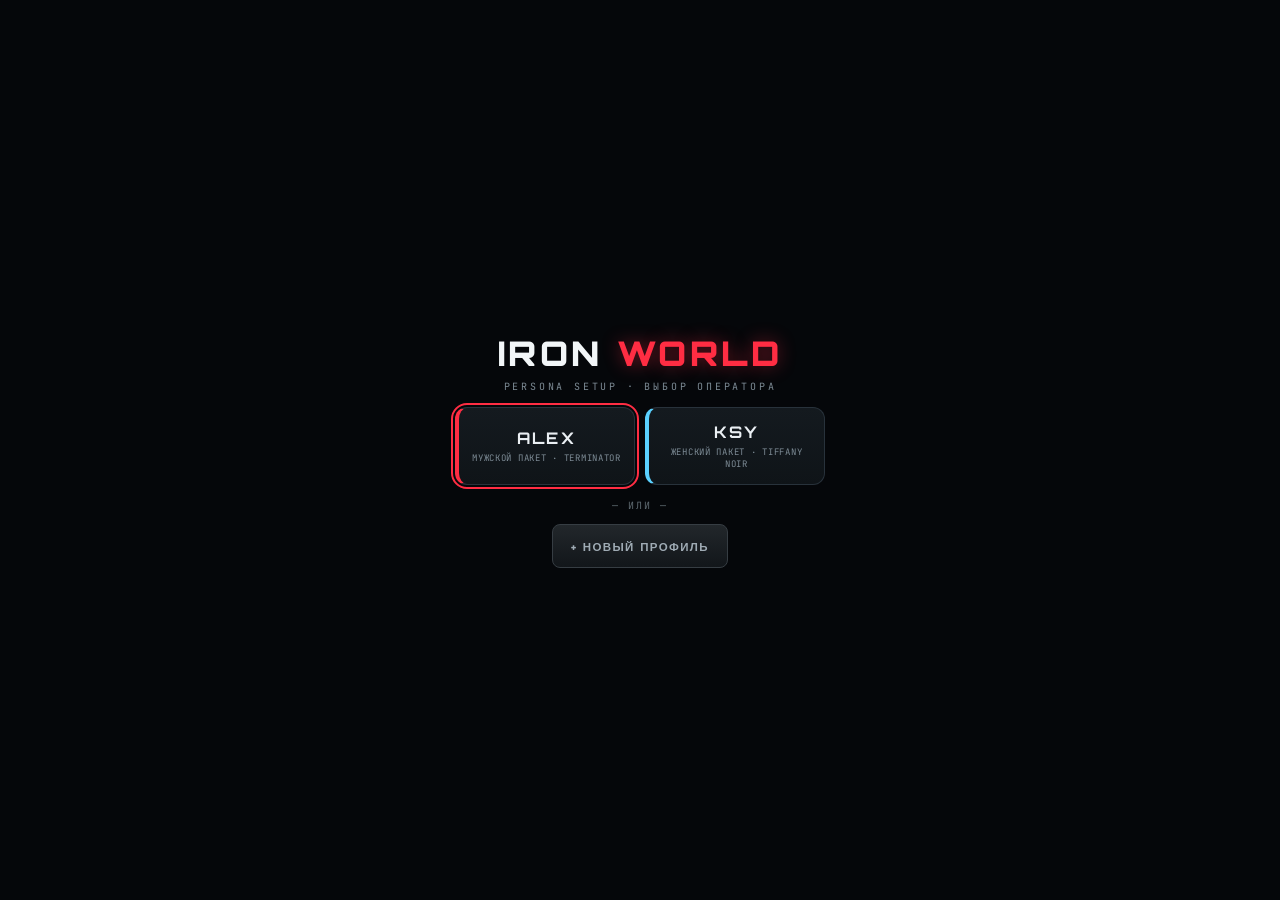
==== commit 68dfaa1b: "Update index.html" ====
--- a/index.html
+++ b/index.html
@@ -148,7 +148,7 @@
    </div>
   </div>
 
-  <h2 class="sec">История <span>//</span> динамика</h2>
+  <h2 class="sec">История <span>//</span> таблица</h2>
   <div id="mhist"></div>
  </div>
 </section>
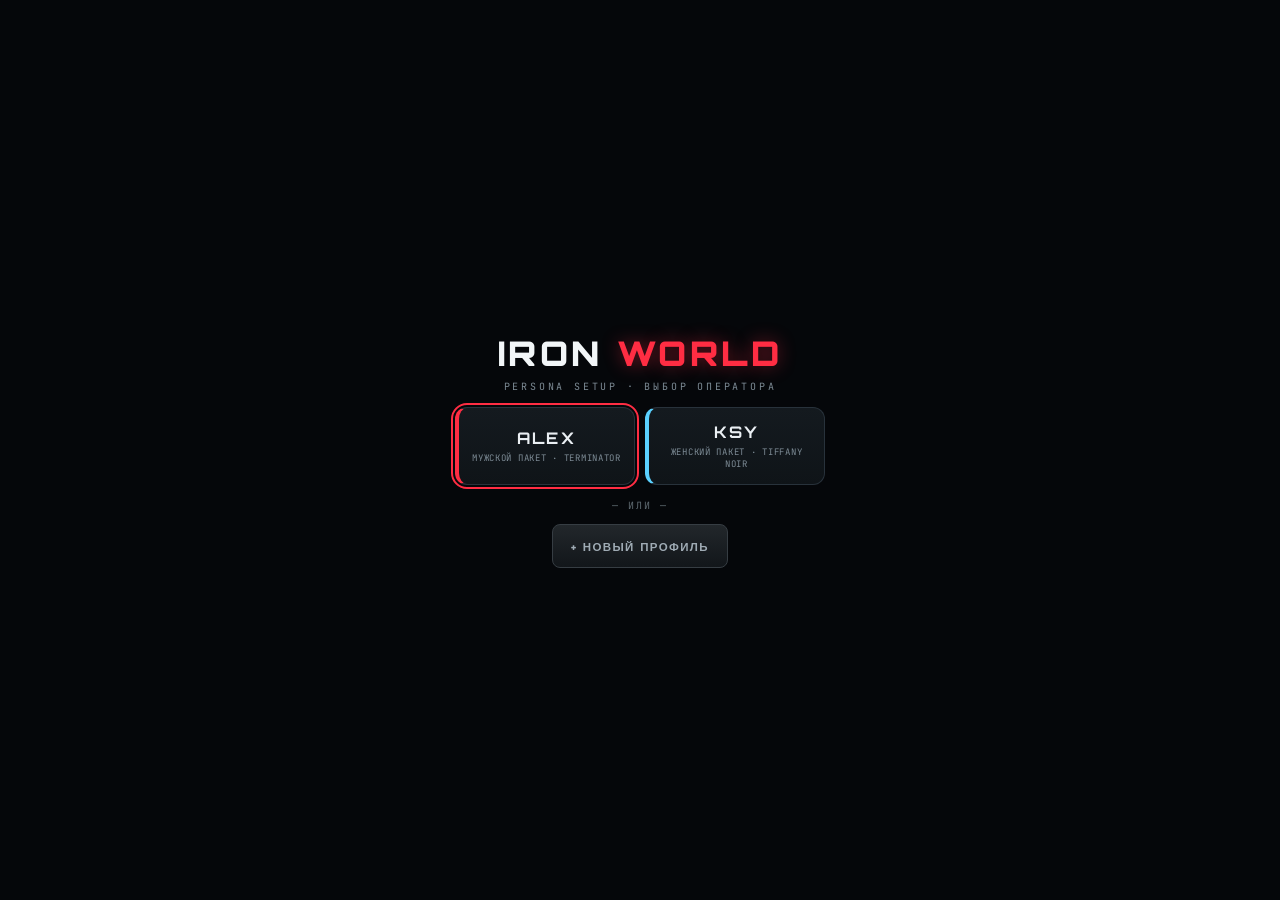
==== commit f331ba25: "Update index.html" ====
--- a/index.html
+++ b/index.html
@@ -57,7 +57,7 @@
   <div class="tabs" id="tabs"></div>
   <div class="dayhead" id="dayhead"></div>
   <div id="workout"></div>
-  <div class="actions">
+<div class="actions primary">
    <button onclick="save()">Сохранить в журнал</button>
    <button class="ghost" onclick="clearInputs()">Сброс полей</button>
   </div>
@@ -137,7 +137,7 @@
    <div class="mdate"><label for="m-date">Дата замера:</label><input type="date" id="m-date"></div>
    <div class="mgrid" id="mform"></div>
   </div>
-  <div class="actions"><button onclick="saveMeasure()">Сохранить замер</button></div>
+  <div class="actions primary"><button onclick="saveMeasure()">Сохранить замер</button></div>
 
   <div class="ex remind">
    <h3>Напоминание о замере</h3>
--- a/style.css
+++ b/style.css
@@ -382,7 +382,7 @@
 .rt-btns button{font-family:'JetBrains Mono',monospace;font-size:11px;letter-spacing:.1em;padding:8px 14px;border-radius:8px;cursor:pointer;
 background:var(--ghost-1);border:1px solid var(--line-2);color:var(--mut);min-height:40px}
 .rt-btns button:hover{color:var(--txt);border-color:var(--red)}
-#wl-chip{position:fixed;top:54px;right:10px;z-index:41;margin:0}
+#wl-chip{min-height:44px}
 .charts{display:grid;grid-template-columns:1fr 1fr;gap:10px;margin:12px 0}
 @media(max-width:520px){.charts{grid-template-columns:1fr}}
 .chart{background:var(--card2);border:1px solid var(--line);border-radius:10px;padding:10px 12px}
@@ -393,3 +393,49 @@
 .ch-head i.up{color:var(--green)}.ch-head i.dn{color:var(--bad)}
 .spark{width:100%;height:54px;color:var(--cyan);display:block}
 #volchart .spark{color:var(--red)}
+
+/* ==== P1-fix: безопасные зоны + стек нижних плашек без перекрытия ==== */
+:root{
+ --safe-b: env(safe-area-inset-bottom, 0px);
+ --safe-t: env(safe-area-inset-top, 0px);
+}
+body{ padding-bottom: calc(16px + var(--safe-b)); }
+.nav{ padding-top: calc(6px + var(--safe-t)); }
+#wl-chip{ top: calc(54px + var(--safe-t)); }
+#toast{ bottom: calc(20px + var(--safe-b)); }
+#update-banner{ bottom: calc(72px + var(--safe-b)); }
+#restwidget{ bottom: calc(128px + var(--safe-b)); }
+
+/* ==== Путь А: AA-контраст подсказок и явное унаследованное значение ==== */
+.srow input::placeholder,.mcell input::placeholder{color:var(--mut2);opacity:1}
+.empty{color:var(--mut2)}
+.srow input[data-inherited="true"]{color:var(--mut2);border-style:dashed}
+.srow input[data-inherited="true"]:focus{color:var(--txt);border-style:solid}
+
+/* ==== ПЛАСТ ЗАЛ · Подшаг 1: нижняя навигация + закреплённая кнопка ==== */
+
+/* Нижняя навигация */
+.nav{
+ position:fixed; top:auto; bottom:0; left:0; right:0; margin:0;
+ padding-bottom:calc(8px + var(--safe-b));
+ border-top:1px solid var(--line); border-bottom:0;
+ background:linear-gradient(180deg,var(--card) 0%,var(--bg) 100%);
+ z-index:100;
+}
+body{ padding-bottom:calc(72px + var(--safe-b)); }
+
+/* Закреплённая кнопка действия над навигацией */
+.actions.primary{
+ position:fixed; left:0; right:0; bottom:calc(64px + var(--safe-b));
+ margin:0; padding:10px 12px;
+ background:linear-gradient(180deg, transparent 0%, var(--bg) 35%);
+ z-index:99;
+}
+
+/* Разводка --red и --bad в terminator (--bad теперь оранжево-алый, не фирменный красный) */
+[data-theme="terminator"]{ --bad:#ff6b52; }
+
+/* Остальные плашки теперь считают от нижней навигации */
+#toast{ bottom:calc(80px + var(--safe-b)); }
+#update-banner{ bottom:calc(128px + var(--safe-b)); }
+#restwidget{ bottom:calc(184px + var(--safe-b)); }
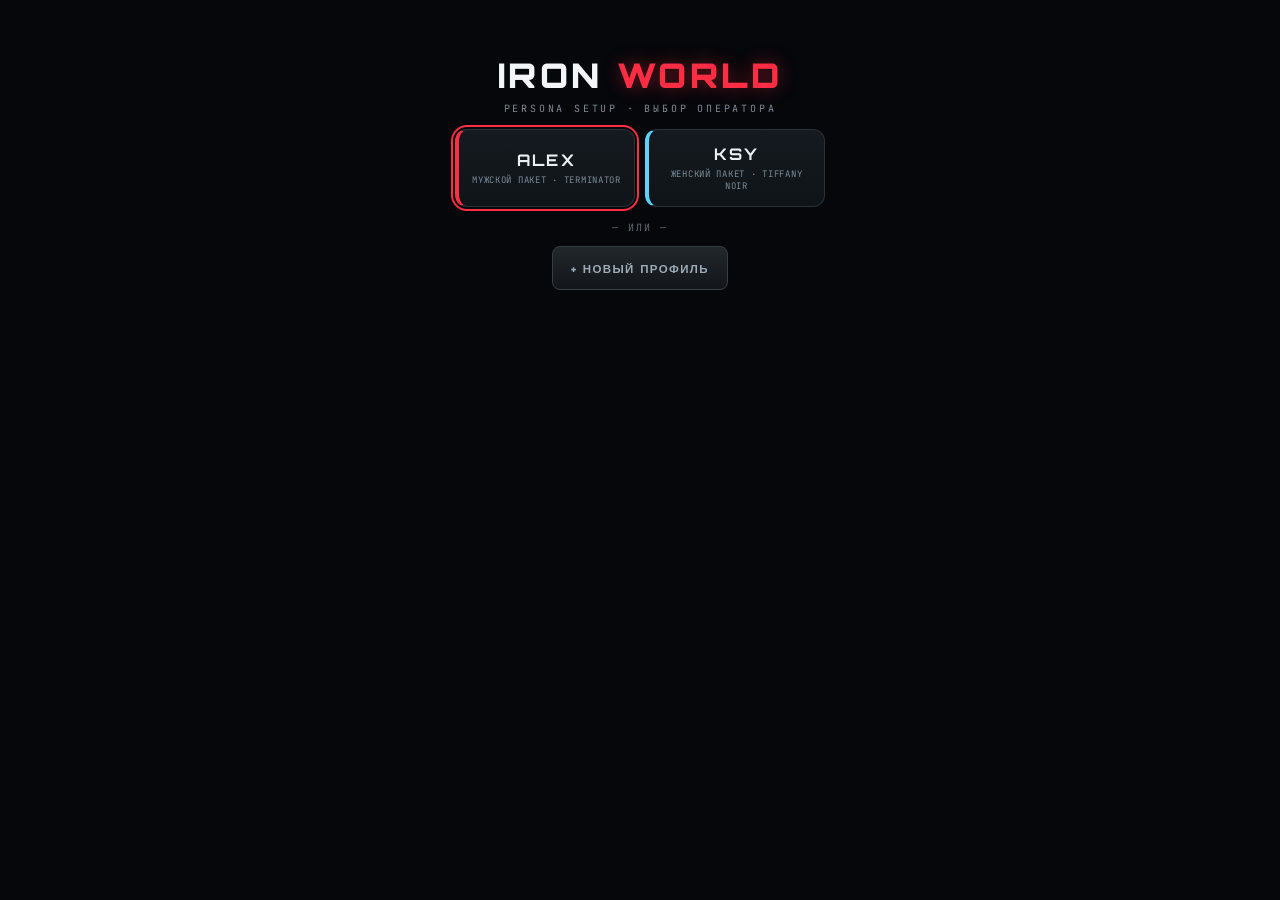
==== commit 0762c44c: "Update index.html" ====
--- a/index.html
+++ b/index.html
@@ -8,6 +8,8 @@
 <meta name="apple-mobile-web-app-capable" content="yes">
 <meta name="apple-mobile-web-app-status-bar-style" content="black-translucent">
 <link rel="manifest" href="manifest.webmanifest">
+ <link rel="apple-touch-icon" href="icon-180.png">
+<link rel="icon" type="image/png" sizes="192x192" href="icon-192.png">
 <link rel="icon" href="icon.svg" type="image/svg+xml">
 <link rel="apple-touch-icon" href="icon.svg">
 <title>IRON WORLD // Тренировки · Питание · Замеры</title>
--- a/style.css
+++ b/style.css
@@ -439,3 +439,95 @@
 #toast{ bottom:calc(80px + var(--safe-b)); }
 #update-banner{ bottom:calc(128px + var(--safe-b)); }
 #restwidget{ bottom:calc(184px + var(--safe-b)); }
+
+/* ==== v50 ПЛАСТ ЗАЛ: низ-навигация, закреплённая кнопка, степперы, тихий черновик ==== */
+.nav{
+ position:fixed; top:auto; bottom:0; left:0; right:0; margin:0;
+ padding-bottom:calc(8px + var(--safe-b));
+ border-top:1px solid var(--line); border-bottom:0;
+ background:linear-gradient(180deg,var(--card) 0%,var(--bg) 100%);
+ z-index:100;
+}
+body{ padding-bottom:calc(72px + var(--safe-b)); }
+.actions.primary{
+ position:fixed; left:0; right:0; bottom:calc(64px + var(--safe-b));
+ margin:0; padding:10px 12px;
+ background:linear-gradient(180deg, transparent 0%, var(--bg) 35%);
+ z-index:99;
+}
+[data-theme="terminator"]{ --bad:#ff6b52; }
+#toast{ bottom:calc(80px + var(--safe-b)); }
+#update-banner{ bottom:calc(128px + var(--safe-b)); }
+#restwidget{ bottom:calc(184px + var(--safe-b)); }
+/* степперы */
+.srow{display:grid;grid-template-columns:1fr 1fr;gap:8px;align-items:center}
+.srow .lab{grid-column:1/-1;margin-bottom:2px}
+.srow.one{grid-template-columns:1fr}
+.srow.one .lab{grid-column:1/-1}
+.stp{display:grid;grid-template-columns:44px 1fr 44px;gap:6px;align-items:stretch}
+.stp-b{min-height:48px;font:700 22px/1 'JetBrains Mono',monospace;background:var(--ghost-1);border:1px solid var(--line-2);border-radius:10px;color:var(--mut2);cursor:pointer}
+.stp-b:active{border-color:var(--red);color:var(--txt)}
+.srow input{min-height:48px;text-align:center;font-size:20px}
+/* тихая плашка черновика вместо тоста */
+#draftplate{display:flex;justify-content:space-between;align-items:center;gap:10px;margin:0 0 10px;padding:10px 12px;border:1px dashed var(--line-2);border-radius:10px;color:var(--mut2);font:500 12px/1.4 'JetBrains Mono',monospace}
+
+/* ==== v51: дробные значения видны в степпере целиком ==== */
+.stp{grid-template-columns:40px 1fr 40px;gap:4px}
+.stp input{min-width:0}
+.stp-b{min-height:48px;font-size:20px}
+.srow input{font-size:17px;letter-spacing:0;font-variant-numeric:tabular-nums;padding:0 2px}
+.srow input::placeholder{font-size:15px;letter-spacing:0}
+
+/* ==== v52: кнопка ✓ подхода + все поля >=44px ==== */
+.srow .lab{display:flex;justify-content:space-between;align-items:center;gap:8px}
+.setok{min-width:44px;min-height:32px;padding:0 10px;border-radius:8px;cursor:pointer;
+ background:var(--ghost-1);border:1px solid var(--line-2);color:var(--mut2);
+ font:700 16px/1 'JetBrains Mono',monospace}
+.setok.on{border-color:var(--green);color:var(--green)}
+input:not([type="checkbox"]),select{min-height:44px}
+
+/* ==== v53: таймер отдыха прячется полностью, ничего не виснет ==== */
+#restwidget{transform:translateX(-50%) translateY(calc(100% + 240px));pointer-events:none}
+#restwidget.on{transform:translateX(-50%) translateY(0);pointer-events:auto}
+
+/* ==== v54: PIN-экран не перекрывается клавиатурой ==== */
+#onboard{display:flex;flex-direction:column;justify-content:flex-start;align-items:stretch;
+ overflow-y:auto;padding:calc(6vh + var(--safe-t)) 16px calc(24px + var(--safe-b))}
+#onboard .ob-box{margin:0 auto;width:100%;max-width:420px}
+#onboard input{font-size:16px}
+
+/* ==== v56: полоса сохранения возвращена в поток, ничего не перекрывает ==== */
+.actions.primary{position:static;left:auto;right:auto;bottom:auto;margin:12px 0;padding:0;background:none}
+
+/* ==== v57: PR-строка на карточке упражнения ==== */
+.prline{display:flex;justify-content:space-between;align-items:center;gap:10px;margin:6px 0 2px;
+ color:var(--cyan);font:600 12px/1.4 'JetBrains Mono',monospace;letter-spacing:.02em}
+.prline b{font-size:14px}
+.prline .spark{width:90px;height:28px;flex:0 0 90px}
+
+/* ==== v58: переключатель дней — строка над навигацией, выезд снизу ==== */
+#tabs{position:fixed;left:0;right:0;bottom:calc(64px + var(--safe-b));margin:0;
+ display:flex;gap:6px;padding:6px 8px;z-index:98;
+ background:linear-gradient(180deg,var(--card) 0%,var(--card2) 100%);
+ border-top:1px solid var(--line)}
+#tabs button{flex:1 1 0;min-height:44px;font:700 12px/1 'JetBrains Mono',monospace;letter-spacing:.08em;
+ background:var(--ghost-1);border:1px solid var(--line-2);border-radius:10px;color:var(--mut2);cursor:pointer}
+#tabs button.on{background:linear-gradient(180deg,var(--btn-1),var(--red));border-color:var(--red);color:#fff;box-shadow:0 0 14px var(--red-glow)}
+@keyframes tabsUp{from{transform:translateY(calc(100% + 64px))}to{transform:translateY(0)}}
+#view-train.on #tabs{animation:tabsUp .32s cubic-bezier(.2,.9,.3,1)}
+body{padding-bottom:calc(124px + var(--safe-b))}
+#toast{bottom:calc(128px + var(--safe-b))}
+#update-banner{bottom:calc(176px + var(--safe-b))}
+#restwidget{bottom:calc(232px + var(--safe-b))}
+
+/* ==== v59: лента дней прижата к навигации без щели ==== */
+.nav{box-sizing:border-box;height:calc(64px + var(--safe-b));padding:8px 8px calc(8px + var(--safe-b));border-top:0}
+#tabs{bottom:calc(64px + var(--safe-b));margin:0}
+
+/* ==== v60: все нижние плашки считаются от измеренной высоты навигации ==== */
+.nav{height:auto;border-top:0}
+#tabs{bottom:var(--nav-h,64px);margin:0}
+body{padding-bottom:calc(var(--nav-h,64px) + 60px + var(--safe-b))}
+#toast{bottom:calc(var(--nav-h,64px) + 64px + var(--safe-b))}
+#update-banner{bottom:calc(var(--nav-h,64px) + 112px + var(--safe-b))}
+#restwidget{bottom:calc(var(--nav-h,64px) + 168px + var(--safe-b))}
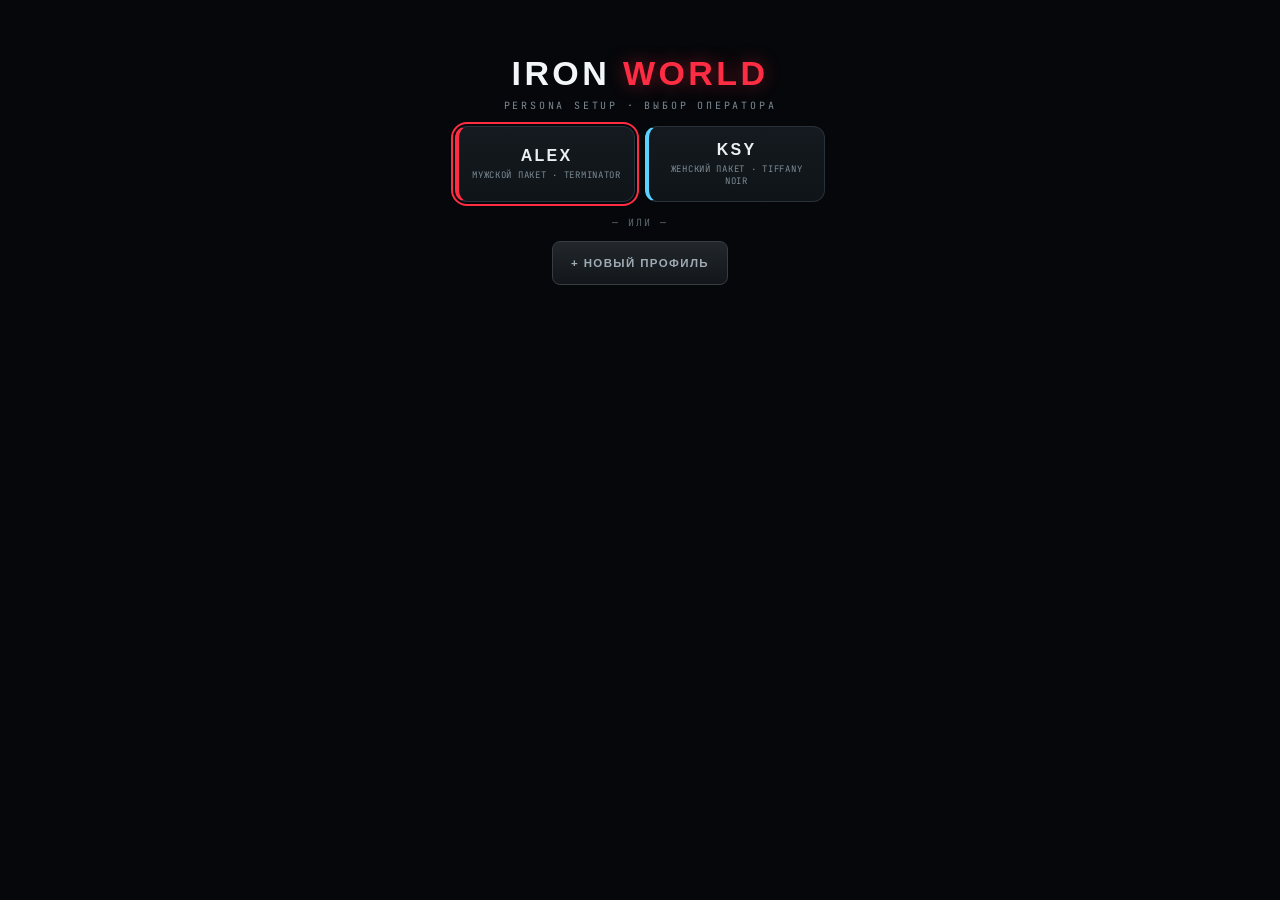
==== commit 71a1dc58: "Update index.html" ====
--- a/index.html
+++ b/index.html
@@ -15,7 +15,7 @@
 <title>IRON WORLD // Тренировки · Питание · Замеры</title>
 <link rel="preconnect" href="https://fonts.googleapis.com">
 <link rel="preconnect" href="https://fonts.gstatic.com" crossorigin>
-<link href="https://fonts.googleapis.com/css2?family=Orbitron:wght@600;700;900&family=Rajdhani:wght@500;600;700&family=JetBrains+Mono:wght@400;500;700&display=swap" rel="stylesheet">
+<link href="https://fonts.googleapis.com/css2?family=Exo+2:wght@600;700;800&family=JetBrains+Mono:wght@400;500;700&display=swap&subset=cyrillic,cyrillic-ext" rel="stylesheet">
 <link rel="stylesheet" href="style.css">
 </head>
 <body data-view="home">
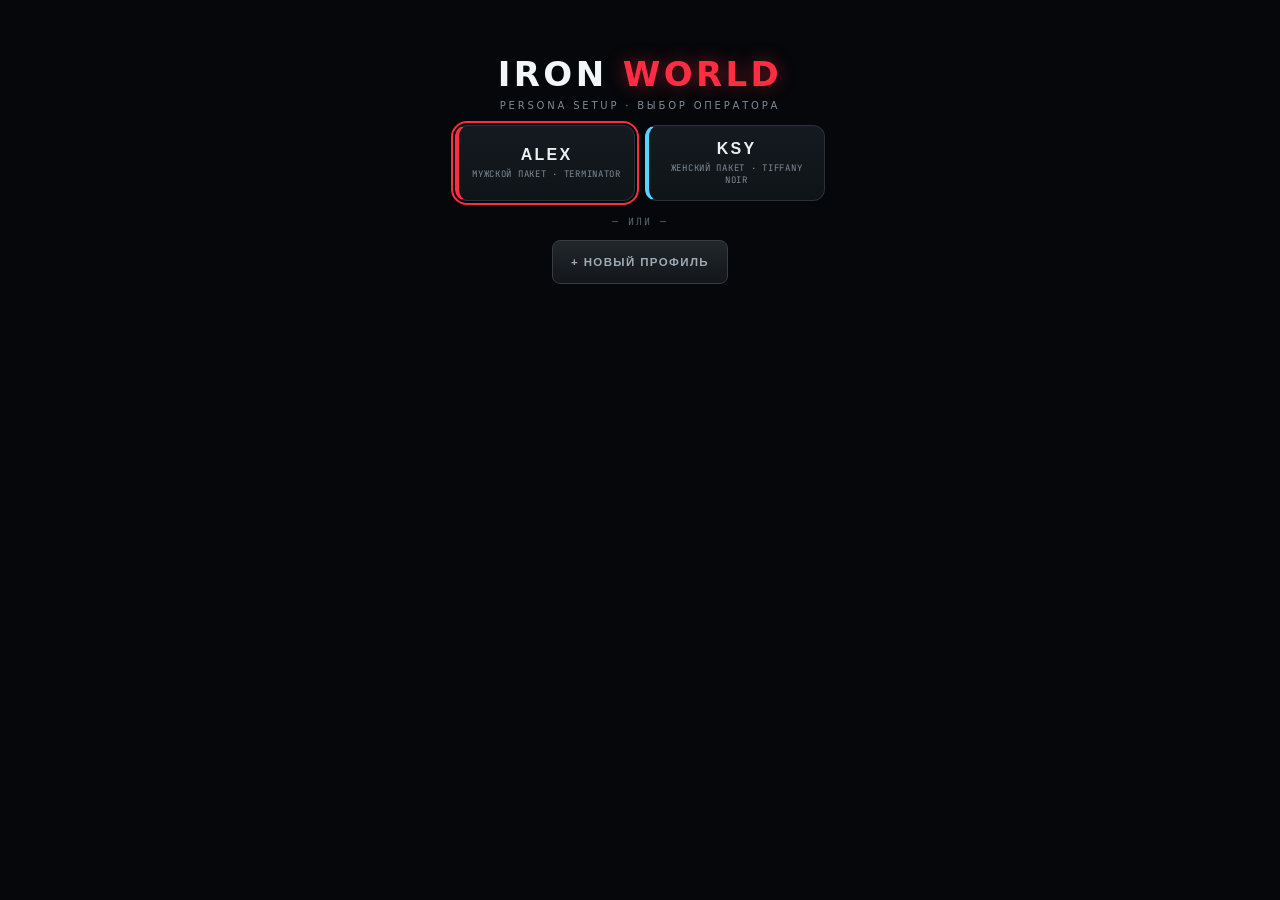
==== commit 8715b864: "Update index.html" ====
--- a/index.html
+++ b/index.html
@@ -2,206 +2,134 @@
 <html lang="ru">
 <head>
 <meta charset="utf-8">
-<meta name="viewport" content="width=device-width, initial-scale=1, viewport-fit=cover">
+<meta name="viewport" content="width=device-width,initial-scale=1,viewport-fit=cover">
 <meta name="theme-color" content="#0a0d10">
-<meta name="mobile-web-app-capable" content="yes">
-<meta name="apple-mobile-web-app-capable" content="yes">
-<meta name="apple-mobile-web-app-status-bar-style" content="black-translucent">
-<link rel="manifest" href="manifest.webmanifest">
- <link rel="apple-touch-icon" href="icon-180.png">
-<link rel="icon" type="image/png" sizes="192x192" href="icon-192.png">
-<link rel="icon" href="icon.svg" type="image/svg+xml">
-<link rel="apple-touch-icon" href="icon.svg">
-<title>IRON WORLD // Тренировки · Питание · Замеры</title>
+<title>IRON WORLD · TACTICAL LOG</title>
 <link rel="preconnect" href="https://fonts.googleapis.com">
 <link rel="preconnect" href="https://fonts.gstatic.com" crossorigin>
 <link href="https://fonts.googleapis.com/css2?family=Exo+2:wght@600;700;800&family=JetBrains+Mono:wght@400;500;700&display=swap&subset=cyrillic,cyrillic-ext" rel="stylesheet">
+<link rel="manifest" href="manifest.webmanifest">
+<link rel="apple-touch-icon" href="icon-180.png">
+<link rel="icon" type="image/png" sizes="192x192" href="icon-192.png">
 <link rel="stylesheet" href="style.css">
 </head>
-<body data-view="home">
+<body>
+<div class="eye-wrap" aria-hidden="true"><svg viewBox="0 0 120 80" class="eye-svg"><ellipse cx="60" cy="40" rx="50" ry="30" fill="none" stroke="var(--red)" stroke-width="3"/><circle cx="60" cy="40" r="14" fill="var(--red)"><animate attributeName="r" values="14;10;14" dur="3s" repeatCount="indefinite"/></circle></svg></div>
 
-<!-- ========== ГЛАВНЫЙ ЭКРАН ========== -->
-<section id="view-home" class="view">
- <button class="home-chip" onclick="showView('profile',event)" aria-label="Профили">⚙ Профиль</button>
- <div class="wrap">
-  <div class="eye-wrap"><div class="eye"></div></div>
-  <div class="h-title">IRON <span>WORLD</span></div>
-  <div class="h-sub">Cyberdyne Training OS · v4.6</div>
-  <div class="h-status" id="hstatus"></div>
-  <div class="h-select">▸ Select module ◂</div>
-  <div class="mods">
-   <button class="modbtn" onclick="showView('train',event)">
-    <span class="ico"><svg viewBox="0 0 24 24"><path d="M1.5 12h3M19.5 12h3M5.5 7v10M18.5 7v10M8.5 9.5v5M15.5 9.5v5M5.5 12h13"/></svg></span>
-    <span><b>Тренировки</b><small id="ms-train">журнал силовых · 3 дня</small></span></button>
-   <button class="modbtn meas" onclick="showView('measure',event)">
-    <span class="ico"><svg viewBox="0 0 24 24"><rect x="2.5" y="9" width="19" height="6.5" rx="1.2"/><path d="M7 9v3M11 9v3M15 9v3M19 9v3"/></svg></span>
-    <span><b>Замеры тела</b><small id="ms-meas">история пропорций</small></span></button>
-   <button class="modbtn food" onclick="showView('food',event)">
-    <span class="ico"><svg viewBox="0 0 24 24"><path d="M7 3v8M4.5 3v4a2.5 2.5 0 0 0 5 0V3M7 11v10"/><path d="M16.5 3v18"/><path d="M16.5 3c3 3.5 3 8 0 11"/></svg></span>
-    <span><b>Питание</b><small>памятка · 4 приёма · 2650 ккал</small></span></button>
-  </div>
- </div>
-</section>
-
-<!-- ========== ВЕРХНЯЯ НАВИГАЦИЯ ========== -->
 <nav class="nav" id="nav">
- <button class="home" onclick="showView('home',event)" title="Меню" aria-label="Главное меню"><svg viewBox="0 0 24 24"><path d="M2.5 12S6 5.5 12 5.5 21.5 12 21.5 12 18 18.5 12 18.5 2.5 12 2.5 12Z"/><circle cx="12" cy="12" r="3"/></svg></button>
- <button data-v="train" onclick="showView('train',event)" aria-label="Тренировки"><svg viewBox="0 0 24 24"><path d="M1.5 12h3M19.5 12h3M5.5 7v10M18.5 7v10M8.5 9.5v5M15.5 9.5v5M5.5 12h13"/></svg><span class="txt">Тренировки</span></button>
- <button data-v="measure" onclick="showView('measure',event)" aria-label="Замеры"><svg viewBox="0 0 24 24"><rect x="2.5" y="9" width="19" height="6.5" rx="1.2"/><path d="M7 9v3M11 9v3M15 9v3M19 9v3"/></svg><span class="txt">Замеры</span></button>
- <button data-v="food" onclick="showView('food',event)" aria-label="Питание"><svg viewBox="0 0 24 24"><path d="M7 3v8M4.5 3v4a2.5 2.5 0 0 0 5 0V3M7 11v10"/><path d="M16.5 3v18"/><path d="M16.5 3c3 3.5 3 8 0 11"/></svg><span class="txt">Питание</span></button>
- <button data-v="profile" onclick="showView('profile',event)" title="Профили" aria-label="Профили"><svg viewBox="0 0 24 24"><circle cx="12" cy="8" r="4"/><path d="M4 20c1.5-4 5-6 8-6s6.5 2 8 6"/></svg><span class="txt">Профиль</span></button>
+ <button data-v="home" onclick="showView('home',event)"><svg viewBox="0 0 24 24" fill="none" stroke="currentColor" stroke-width="2"><circle cx="12" cy="12" r="3"/></svg></button>
+ <button data-v="train" onclick="showView('train',event)"><svg viewBox="0 0 24 24" fill="none" stroke="currentColor" stroke-width="2"><path d="M6.5 6.5l11 11M6.5 17.5l11-11M4 12h16"/></svg></button>
+ <button data-v="measure" onclick="showView('measure',event)"><svg viewBox="0 0 24 24" fill="none" stroke="currentColor" stroke-width="2"><path d="M2 12h4l3-9 6 18 3-9h4"/></svg></button>
+ <button data-v="food" onclick="showView('food',event)"><svg viewBox="0 0 24 24" fill="none" stroke="currentColor" stroke-width="2"><path d="M3 2v7c0 1.1.9 2 2 2h4a2 2 0 002-2V2M7 2v20M21 15V2a5 5 0 00-5 5v6c0 1.1.9 2 2 2h3zm0 0v7"/></svg></button>
+ <button data-v="profile" onclick="showView('profile',event)"><svg viewBox="0 0 24 24" fill="none" stroke="currentColor" stroke-width="2"><path d="M20 21v-2a4 4 0 00-4-4H8a4 4 0 00-4 4v2M12 7a4 4 0 100 8 4 4 0 000-8z"/></svg></button>
 </nav>
 
-<!-- ========== МОДУЛЬ 01: ТРЕНИРОВКИ ========== -->
-<section id="view-train" class="view">
- <div class="wrap">
-  <header class="pg"><div class="hud">MODULE · STRENGTH LOG</div><h1>IRON <span>LOG</span></h1></header>
-  <div class="tabs" id="tabs"></div>
-  <div class="dayhead" id="dayhead"></div>
+<main id="main">
+ <section id="view-home" class="view">
+  <h1 class="title">IRON <span>WORLD</span></h1>
+  <div id="hstatus" class="term"></div>
+  <div class="modules">
+   <button class="mod" onclick="showView('train')"><b>ТРЕНИРОВКИ</b><small id="ms-train">журнал силовых · 3 дня</small></button>
+   <button class="mod" onclick="showView('measure')"><b>ЗАМЕРЫ ТЕЛА</b><small id="ms-meas">история пропорций</small></button>
+   <button class="mod" onclick="showView('food')"><b>ПИТАНИЕ</b><small>план КБЖУ и меню</small></button>
+  </div>
+ </section>
+
+ <section id="view-train" class="view">
+  <div id="tabs"></div>
+  <div id="dayhead" class="dh"></div>
   <div id="workout"></div>
-<div class="actions primary">
+  <div class="actions">
    <button onclick="save()">Сохранить в журнал</button>
    <button class="ghost" onclick="clearInputs()">Сброс полей</button>
   </div>
-
-  <details class="secd" id="secJ">
-   <summary class="sec">Журнал <span>//</span> история</summary>
-   <div class="secb">
-    <div class="actions" style="margin:0 0 10px">
-     <button class="ghost" onclick="exportJ()">Экспорт JSON</button>
-     <button class="ghost" onclick="fileIn.click()">Импорт JSON</button>
-     <button class="ghost" onclick="clearJ()">Очистить</button>
-     <input type="file" id="fileIn" accept=".json,application/json" hidden>
-    </div>
-    <div id="journal"></div>
+  <details class="secd" id="secJ"><summary>ЖУРНАЛ // ИСТОРИЯ</summary><div id="journal"></div>
+   <div class="actions">
+    <button class="ghost" onclick="exportJ()">Экспорт JSON</button>
+    <label class="ghost" style="cursor:pointer">Импорт JSON<input type="file" id="fileIn" accept=".json" hidden></label>
+    <button class="ghost" onclick="clearJ()">Очистить журнал</button>
    </div>
   </details>
-
-  <details class="secd" id="secC">
-   <summary class="sec">Cloud <span>//</span> github sync</summary>
-   <div class="secb">
-    <div class="ex cloud">
-     <h3>Авто-синхронизация таблиц</h3>
-     <div class="meta">настроил один раз — после каждого сохранения таблицы обновляются в приватном хранилище</div>
-     <div class="sets" style="margin-top:10px">
-      <div class="srow one"><span class="lab">ТОКЕН</span><input type="password" id="gh-token" placeholder="github_pat_…" autocomplete="off"></div>
-      <div class="srow"><span class="lab">РЕПО</span><input type="text" id="gh-owner" value="asborozdin-a11y"><input type="text" id="gh-repo" value="iron-data"></div>
-     </div>
-     <div class="actions" style="margin:12px 0 0">
-      <button class="ghost" onclick="ghSave()">Сохранить и подключить</button>
-      <button class="ghost" onclick="doSync(true)">Синхронизировать сейчас</button>
-      <button class="ghost" onclick="purgePublic()">Удалить старые публичные таблицы</button>       <button class="ghost" onclick="ghRestore()">Восстановить из облака</button>
-     </div>
-     <details class="help">
-      <summary>Приватное хранилище и токен (2 минуты)</summary>
-      <ol>
-       <li>GitHub → <code>New repository</code> → имя <code>iron-data</code> → вид <b>Private</b> → Create.</li>
-       <li>Settings → Developer settings → Fine-grained tokens → твой токен → Repository access → добавь <code>iron-data</code> (оставь <code>iron-log</code> до очистки).</li>
-       <li>Permissions → Repository permissions → <code>Contents</code>: <code>Read and write</code>.</li>
-       <li>В приложении: поле РЕПО = <code>iron-data</code> → «Сохранить и подключить» → «Синхронизировать сейчас».</li>
-       <li>Когда таблицы появятся в iron-data — нажми «Удалить старые публичные таблицы».</li>
-      </ol>
-      <p style="margin-top:8px">Файлы данных именуются по профилю: <code>trainings-alex.csv</code>, <code>measures-ksy.csv</code>. Токен хранится только на этом устройстве и уходит только на api.github.com.</p>
-     </details>
-     <div class="meta" id="gh-status" style="margin-top:10px"></div>
-    </div>
+  <details class="secd"><summary>CLOUD // GITHUB SYNC</summary>
+   <label>Токен (fine-grained PAT)</label>
+   <input id="gh-token" type="password" autocomplete="off" placeholder="github_pat_...">
+   <label>Владелец</label>
+   <input id="gh-owner" value="asborozdin-a11y">
+   <label>Репозиторий данных</label>
+   <input id="gh-repo" value="iron-data">
+   <div class="actions">
+    <button onclick="ghSave()">Сохранить и подключить</button>
+    <button class="ghost" onclick="doSync(true)">Синхронизировать сейчас</button>
+    <button class="ghost" onclick="ghRestore()">Восстановить из облака</button>
+   </div>
+   <div id="gh-status" class="note"></div>
+   <div class="actions"><button class="ghost" onclick="purgePublic()">Удалить старые публичные CSV</button></div>
+  </details>
+  <details class="secd"><summary>НАПОМИНАНИЯ</summary>
+   <div id="rem-status" class="note"></div>
+   <div class="actions">
+    <button onclick="openRem()">Настроить напоминание</button>
+    <button class="ghost" onclick="remOff()">Выключить</button>
    </div>
   </details>
+ </section>
+
+ <section id="view-measure" class="view">
+  <h2 class="sec">Замеры <span>//</span> тело</h2>
+  <div id="measChart"></div>
+  <form id="measForm" onsubmit="return saveMeasure()">
+   <label>Дата</label>
+   <input type="date" id="m-date">
+   <div id="m-metrics"></div>
+   <div class="actions"><button onclick="saveMeasure()">Сохранить замер</button></div>
+  </form>
+  <h2 class="sec">Динамика <span>//</span> графики</h2>
+  <div id="measHist"></div>
+  <details class="secd" id="secMH"><summary>ИСТОРИЯ // ТАБЛИЦА</summary>
+   <div id="measList"></div>
+   <div class="actions"><button class="ghost" onclick="clearMeas()">Очистить замеры</button></div>
+  </details>
+ </section>
+
+ <section id="view-food" class="view">
+  <h2 class="sec">Питание <span>//</span> топливо</h2>
+  <div id="macros"></div>
+  <h2 class="sec">Меню <span>//</span> приёмы</h2>
+  <div id="meals"></div>
+  <details class="secd"><summary>ЗАЧЕМ БАНАН ОБЯЗАТЕЛЕН</summary>
+   <div class="note">Быстрые углеводы после силовой: гликоген, инсулин, восстановление. Без них — катаболизм и кортизол. Это не опция, это часть программы.</div>
+  </details>
+ </section>
+
+ <section id="view-profile" class="view">
+  <h2 class="sec">Профили <span>//</span> операторы</h2>
+  <div id="profileBody"></div>
+ </section>
+</main>
+
+<div id="toast"></div>
+<div id="remModal" class="modal" role="dialog" aria-modal="true" aria-labelledby="rem-title">
+ <div class="mbox">
+  <h3 id="rem-title">Напоминание о замере</h3>
+  <label>Дата начала</label><input type="date" id="rem-date">
+  <label>Время</label><input type="time" id="rem-time" value="08:00">
+  <label>Повторять</label>
+  <select id="rem-repeat"><option value="none">разово</option><option value="daily">ежедневно</option><option value="weekly">еженедельно</option><option value="monthly">ежемесячно</option></select>
+  <div class="mact"><button class="ghost" onclick="closeRem()">Отмена</button><button onclick="saveRem()">Включить</button></div>
  </div>
-</section>
-
-<!-- ========== МОДУЛЬ 02: ПИТАНИЕ ========== -->
-<section id="view-food" class="view">
- <div class="wrap">
-  <header class="pg"><div class="hud">MODULE · FUEL PROTOCOL</div><h1>ПЛАН <span>ПИТАНИЯ</span></h1></header>
-  <div class="fmacros" id="fmacros"></div>
-  <div id="foodMeals"></div>
- </div>
-</section>
-
-<!-- ========== МОДУЛЬ 03: ЗАМЕРЫ ========== -->
-<section id="view-measure" class="view">
- <svg class="body-bg" viewBox="0 0 200 400" aria-hidden="true">
-  <defs><g id="half">
-   <path d="M100,40 C91,40 83,45 77,51 C65,58 56,69 55,83 C54,95 59,104 62,112 C59,126 57,140 61,152 C63,161 69,168 74,166 C78,164 78,158 76,152 C73,142 75,131 78,123 C75,117 71,111 69,103 C68,97 68,92 70,88 C66,102 64,116 66,130 C68,142 74,150 76,160 C78,172 76,184 74,194 C72,212 70,232 74,250 C76,264 80,274 80,288 C78,306 76,324 80,340 C82,354 86,364 86,378 L86,394 L97,394"/>
-   <path class="detail" d="M74,92 C84,101 94,104 100,104"/>
-   <path class="detail" d="M86,146 L100,146"/><path class="detail" d="M86,160 L100,160"/><path class="detail" d="M86,174 L100,174"/>
-  </g></defs>
-  <circle cx="100" cy="26" r="15"/>
-  <use href="#half"/><use href="#half" transform="translate(200,0) scale(-1,1)"/>
-  <path class="detail" d="M100,104 L100,186"/>
- </svg>
- <div class="wrap mz">
-  <header class="pg"><div class="hud">MODULE · BODY METRICS</div><h1>ЗАМЕРЫ <span>ТЕЛА</span></h1></header>
-  <div class="ex">
-   <h3>Новый замер</h3>
-   <div class="meta">порядок: сверху вниз · сантиметры мягкой лентой, утром натощак</div>
-   <div class="mdate"><label for="m-date">Дата замера:</label><input type="date" id="m-date"></div>
-   <div class="mgrid" id="mform"></div>
-  </div>
-  <div class="actions primary"><button onclick="saveMeasure()">Сохранить замер</button></div>
-
-  <div class="ex remind">
-   <h3>Напоминание о замере</h3>
-   <div class="meta" id="rem-status">не настроено</div>
-   <div class="actions" style="margin:10px 0 0">
-    <button class="ghost" onclick="openRem()">Настроить</button>
-    <button class="ghost" onclick="remOff()">Выключить</button>
-   </div>
-  </div>
-
-  <h2 class="sec">История <span>//</span> таблица</h2>
-  <div id="mhist"></div>
- </div>
-</section>
-
-<!-- ========== МОДУЛЬ 04: ПРОФИЛИ ========== -->
-<section id="view-profile" class="view">
- <div class="wrap">
-  <header class="pg"><div class="hud">MODULE · PERSONA</div><h1>ПРОФИ<span>ЛИ</span></h1></header>
-  <div id="profileBody"></div>
- </div>
-</section>
-
-<!-- ========== ПОПАП: настройка напоминания ========== -->
-<div class="modal" id="remModal" role="dialog" aria-modal="true" aria-labelledby="remModalTitle">
+</div>
+<div id="remAlert" class="modal" role="alertdialog" aria-modal="true" aria-labelledby="rem-alert-title">
  <div class="mbox">
-  <div class="mtitle" id="remModalTitle">Напоминание о замере</div>
-  <div class="mrow"><label for="rem-date">Дата начала</label><input type="date" id="rem-date"></div>
-  <div class="mrow"><label for="rem-time">Время</label><input type="time" id="rem-time"></div>
-  <div class="mrow"><label for="rem-repeat">Цикличность</label>
-   <select id="rem-repeat">
-    <option value="none">разово</option>
-    <option value="daily">ежедневно</option>
-    <option value="weekly">еженедельно</option>
-    <option value="monthly">ежемесячно</option>
-   </select></div>
-  <div class="mact">
-   <button class="ghost" onclick="closeRem()">Отмена</button>
-   <button onclick="saveRem()">Сохранить</button>
-  </div>
+  <h3 id="rem-alert-title">⏰ ПОРА СДЕЛАТЬ ЗАМЕР</h3>
+  <p class="note">Напоминание сработало. Замеры лучше делать утром, натощак.</p>
+  <div class="mact"><button class="ghost" onclick="snoozeRem()">Отложить на 1 час</button><button onclick="goMeasure()">Перейти к замеру</button></div>
  </div>
 </div>
 
-<!-- ========== ПОПАП: сработка напоминания ========== -->
-<div class="modal" id="remAlert" role="alertdialog" aria-modal="true" aria-labelledby="remAlertTitle">
- <div class="mbox">
-  <div class="mtitle red" id="remAlertTitle">Пора сделать замер!</div>
-  <p class="mtext">Сработало напоминание расписания. Замер утром натощак даёт самые точные цифры — лента и 60 секунд времени.</p>
-  <div class="mact">
-   <button class="ghost" onclick="snoozeRem()">Позже (1 ч)</button>
-   <button onclick="goMeasure()">Замериться</button>
-  </div>
- </div>
-</div>
-
-<div id="toast"></div>
-
-<!-- порядок важен: данные → разделы → ядро -->
-<script defer src="data.js"></script>
-<script defer src="train.js"></script>
-<script defer src="measure.js"></script>
-<script defer src="food.js"></script>
-<script defer src="app.js"></script>
+<script src="data.js"></script>
+<script src="app.js"></script>
+<script src="train.js"></script>
+<script src="measure.js"></script>
+<script src="food.js"></script>
 </body>
 </html>
--- a/style.css
+++ b/style.css
@@ -531,3 +531,75 @@
 #toast{bottom:calc(var(--nav-h,64px) + 64px + var(--safe-b))}
 #update-banner{bottom:calc(var(--nav-h,64px) + 112px + var(--safe-b))}
 #restwidget{bottom:calc(var(--nav-h,64px) + 168px + var(--safe-b))}
+
+/* ==== v62: Exo 2 + компактный подход + таймер-панель + навигация ==== */
+
+/* === Шрифты === */
+:root{
+ --font-display:'Exo 2',system-ui,sans-serif;
+ --font-data:'JetBrains Mono',ui-monospace,monospace;
+}
+body,h1,h2,h3,h4,button,input,select,textarea,.ob-title,.ob-sub,.ob-lab,.ch-head span,.meta,.note,.lab,.empty,.prline,.ses .sh .d,.ses .sh .v,.dl,#hstatus{
+ font-family:var(--font-display)}
+.spark,.chart b,.ses .sh .v,.prline b,.stp input,.srow input,#rt-time,#rt-label{
+ font-family:var(--font-data)}
+
+/* === Компактная строка подхода === */
+.srow.compact{display:flex;align-items:center;gap:8px;padding:6px 10px;cursor:pointer;
+ background:var(--ghost-1);border:1px solid var(--line-2);border-radius:10px;margin-bottom:4px;
+ font:500 14px/1 var(--font-display);color:var(--txt)}
+.srow.compact .set-num{min-width:20px;color:var(--mut2)}
+.srow.compact .set-vals{flex:1;font-family:var(--font-data);font-size:16px}
+.srow.compact .set-ok{min-width:32px;min-height:32px;padding:0;border-radius:8px;
+ background:var(--ghost-1);border:1px solid var(--line-2);color:var(--mut2);
+ font:700 18px/1 var(--font-display);cursor:pointer}
+.srow.compact .set-ok.on{border-color:var(--green);color:var(--green)}
+.srow.expanded{display:block;padding:10px;background:var(--card);border:1px solid var(--red);border-radius:10px;margin-bottom:4px}
+.srow.expanded .lab{display:flex;justify-content:space-between;margin-bottom:8px;font-size:13px}
+.srow.expanded .stp{display:grid;grid-template-columns:40px 1fr 40px;gap:4px;margin-bottom:6px}
+.srow.expanded .stp:last-child{margin-bottom:0}
+
+/* === Таймер как нижняя панель === */
+#restwidget.panel{position:fixed;left:0;right:0;bottom:0;z-index:101;
+ background:linear-gradient(180deg,var(--card) 0%,var(--bg) 100%);
+ border-top:1px solid var(--line);padding:12px 16px calc(12px + var(--safe-b));
+ transform:translateY(100%);transition:transform .32s cubic-bezier(.2,.9,.3,1)}
+#restwidget.panel.on{transform:translateY(0)}
+#restwidget.panel #rt-label{font-size:14px;color:var(--mut2);margin-bottom:6px}
+#restwidget.panel #rt-time{font-size:32px;text-align:center;margin-bottom:8px}
+#restwidget.panel #rt-bar{height:4px;margin-bottom:10px}
+#restwidget.panel .rt-btns{display:flex;gap:8px}
+#restwidget.panel .rt-btns button{flex:1;min-height:44px;font:700 14px/1 var(--font-display)}
+body.resting #tabs{display:none}
+body.resting{padding-bottom:calc(var(--nav-h,64px) + 140px + var(--safe-b))}
+
+/* === Навигация с подписями === */
+#nav{display:flex;gap:2px;padding:6px 4px}
+#nav button{flex:1;display:flex;flex-direction:column;align-items:center;gap:2px;
+ min-height:56px;padding:4px 2px;font:600 10px/1.2 var(--font-display);letter-spacing:.02em}
+#nav button svg{width:24px;height:24px}
+
+/* === Плитка «Сегодня» на главном === */
+.today-card{margin:0 0 16px;padding:20px 16px;background:linear-gradient(135deg,var(--card) 0%,var(--card2) 100%);
+ border:1px solid var(--line);border-radius:14px}
+.today-card h2{font:800 24px/1.2 var(--font-display);margin:0 0 4px;color:var(--txt)}
+.today-card .today-sub{font:500 13px/1.4 var(--font-display);color:var(--mut2);margin-bottom:16px}
+.today-card .today-btn{width:100%;min-height:52px;font:700 16px/1 var(--font-display);
+ background:linear-gradient(180deg,var(--btn-1),var(--red));border:0;color:#fff;border-radius:10px;cursor:pointer}
+.today-stats{display:grid;grid-template-columns:repeat(3,1fr);gap:12px;margin-top:16px}
+.today-stats .stat{text-align:center}
+.today-stats .stat b{display:block;font:700 20px/1.2 var(--font-data);color:var(--txt)}
+.today-stats .stat span{font:500 11px/1.4 var(--font-display);color:var(--mut2)}
+
+/* === Контраст в бирюзовых темах === */
+[data-theme="tiffany-noir"] .nav button.on,
+[data-theme="tiffany-noir"] .today-btn,
+[data-theme="tiffany-audrey"] .nav button.on{
+ background:#0d9488;color:#fff}
+[data-theme="tiffany-noir"] #tabs button.on{
+ background:linear-gradient(180deg,#0d9488,#0f766e);border-color:#0d9488;color:#fff}
+
+/* === Одна залитая кнопка на экран === */
+.actions button:not(.ghost){background:linear-gradient(180deg,var(--btn-1),var(--red))}
+.actions button.ghost{background:var(--ghost-1);border:1px solid var(--line-2);color:var(--txt)}
+.actions button.selected{border-color:var(--green);color:var(--green)}
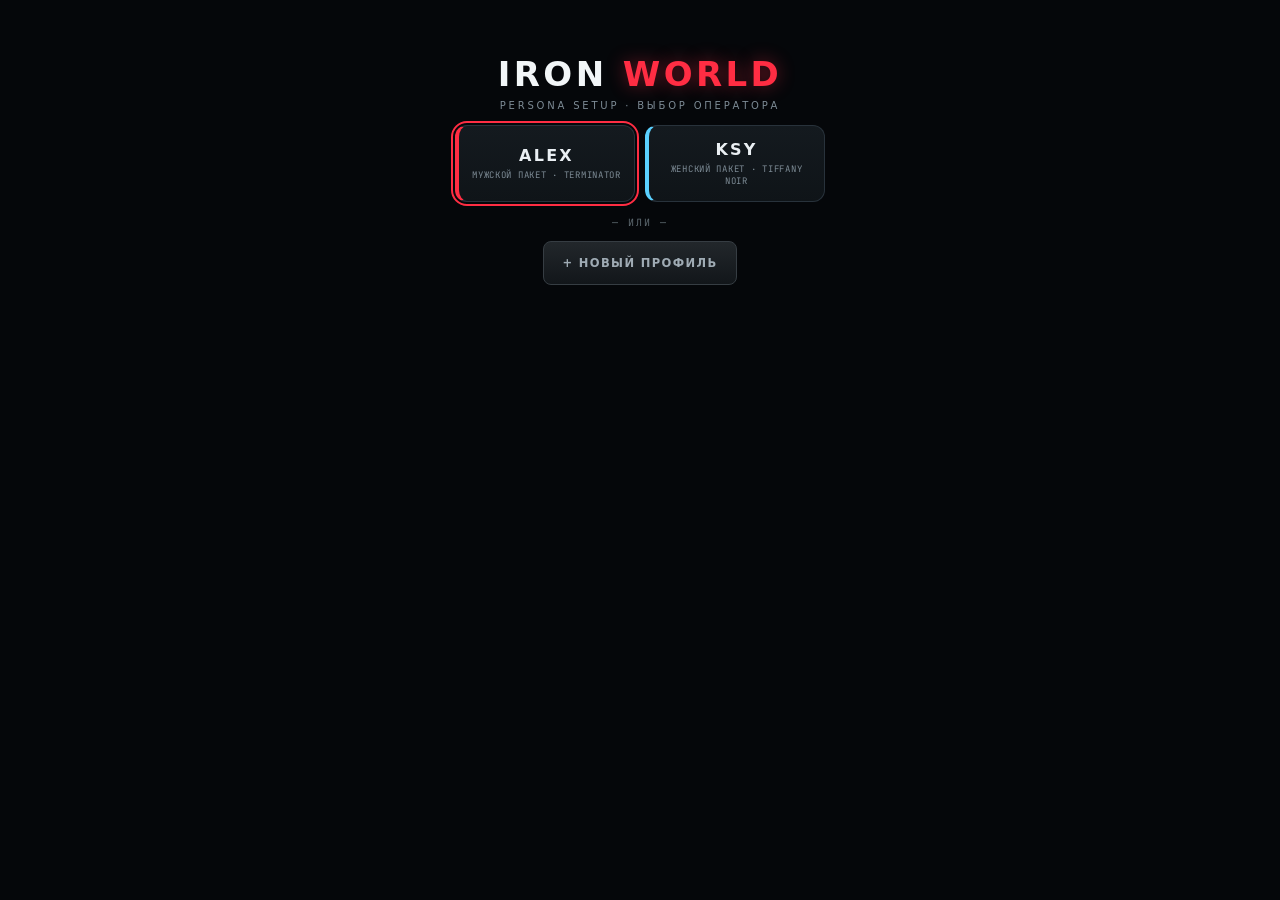
==== commit 41c3f893: "Редизайн главной и замеров, плавные анимации, рабочие напоминания, исправления багов Исправления: - " ====
--- a/index.html
+++ b/index.html
@@ -14,7 +14,7 @@
 <link rel="stylesheet" href="style.css">
 </head>
 <body>
-<div class="eye-wrap" aria-hidden="true"><svg viewBox="0 0 120 80" class="eye-svg"><ellipse cx="60" cy="40" rx="50" ry="30" fill="none" stroke="var(--red)" stroke-width="3"/><circle cx="60" cy="40" r="14" fill="var(--red)"><animate attributeName="r" values="14;10;14" dur="3s" repeatCount="indefinite"/></circle></svg></div>
+<div class="eye-wrap" aria-hidden="true"><svg viewBox="0 0 80 80" class="eye-svg"><circle cx="40" cy="40" r="36" fill="none" stroke="var(--red)" stroke-width="3"/><circle cx="40" cy="40" r="25" fill="none" stroke="var(--red)" stroke-width="1" opacity=".4"/><circle cx="40" cy="40" r="13" fill="var(--red)"><animate attributeName="r" values="13;9;13" dur="3s" repeatCount="indefinite"/></circle></svg></div>
 
 <nav class="nav" id="nav">
  <button data-v="home" onclick="showView('home',event)"><svg viewBox="0 0 24 24" fill="none" stroke="currentColor" stroke-width="2"><circle cx="12" cy="12" r="3"/></svg></button>
@@ -28,10 +28,10 @@
  <section id="view-home" class="view">
   <h1 class="title">IRON <span>WORLD</span></h1>
   <div id="hstatus" class="term"></div>
-  <div class="modules">
-   <button class="mod" onclick="showView('train')"><b>ТРЕНИРОВКИ</b><small id="ms-train">журнал силовых · 3 дня</small></button>
-   <button class="mod" onclick="showView('measure')"><b>ЗАМЕРЫ ТЕЛА</b><small id="ms-meas">история пропорций</small></button>
-   <button class="mod" onclick="showView('food')"><b>ПИТАНИЕ</b><small>план КБЖУ и меню</small></button>
+  <div class="hist">
+   <button class="hist-i" onclick="showView('train')" aria-label="Тренировки: журнал"><svg viewBox="0 0 24 24" aria-hidden="true"><path d="M6.5 6.5l11 11M6.5 17.5l11-11M4 12h16"/></svg><b>Тренировки</b><small id="ms-train">нет записей</small></button>
+   <button class="hist-i meas" onclick="showView('measure')" aria-label="Замеры тела: история"><svg viewBox="0 0 24 24" aria-hidden="true"><path d="M2 12h4l3-9 6 18 3-9h4"/></svg><b>Замеры</b><small id="ms-meas">нет записей</small></button>
+   <button class="hist-i food" onclick="showView('food')" aria-label="Питание: план и меню"><svg viewBox="0 0 24 24" aria-hidden="true"><path d="M3 2v7c0 1.1.9 2 2 2h4a2 2 0 002-2V2M7 2v20M21 15V2a5 5 0 00-5 5v6c0 1.1.9 2 2 2h3zm0 0v7"/></svg><b>Питание</b><small>КБЖУ<br>и меню</small></button>
   </div>
  </section>
 
@@ -43,14 +43,14 @@
    <button onclick="save()">Сохранить в журнал</button>
    <button class="ghost" onclick="clearInputs()">Сброс полей</button>
   </div>
-  <details class="secd" id="secJ"><summary>ЖУРНАЛ // ИСТОРИЯ</summary><div id="journal"></div>
+  <details class="secd" id="secJ"><summary class="sec">ЖУРНАЛ // ИСТОРИЯ</summary><div id="journal"></div>
    <div class="actions">
     <button class="ghost" onclick="exportJ()">Экспорт JSON</button>
     <label class="ghost" style="cursor:pointer">Импорт JSON<input type="file" id="fileIn" accept=".json" hidden></label>
     <button class="ghost" onclick="clearJ()">Очистить журнал</button>
    </div>
   </details>
-  <details class="secd"><summary>CLOUD // GITHUB SYNC</summary>
+  <details class="secd"><summary class="sec">CLOUD // GITHUB SYNC</summary>
    <label>Токен (fine-grained PAT)</label>
    <input id="gh-token" type="password" autocomplete="off" placeholder="github_pat_...">
    <label>Владелец</label>
@@ -65,10 +65,11 @@
    <div id="gh-status" class="note"></div>
    <div class="actions"><button class="ghost" onclick="purgePublic()">Удалить старые публичные CSV</button></div>
   </details>
-  <details class="secd"><summary>НАПОМИНАНИЯ</summary>
+  <details class="secd"><summary class="sec">НАПОМИНАНИЯ</summary>
    <div id="rem-status" class="note"></div>
    <div class="actions">
     <button onclick="openRem()">Настроить напоминание</button>
+    <button class="ghost" onclick="remTest()">Проверить уведомление</button>
     <button class="ghost" onclick="remOff()">Выключить</button>
    </div>
   </details>
@@ -78,14 +79,27 @@
   <h2 class="sec">Замеры <span>//</span> тело</h2>
   <div id="measChart"></div>
   <form id="measForm" onsubmit="return saveMeasure()">
-   <label>Дата</label>
-   <input type="date" id="m-date">
+   <div class="mdaterow"><label for="m-date">Дата замера</label><input type="date" id="m-date"></div>
    <div id="m-metrics"></div>
-   <div class="actions"><button onclick="saveMeasure()">Сохранить замер</button></div>
+  <div class="actions"><button type="button" onclick="saveMeasure()">Сохранить замер</button></div>
   </form>
+  <div class="remcard" id="remcard">
+   <div class="rc-head"><b>Напоминание о замере</b><span id="rc-status"></span></div>
+   <div class="rc-btns">
+    <button class="rc-main" onclick="openRem()">Настроить напоминание</button>
+   </div>
+   <div class="rc-links">
+    <button onclick="remTest()">Проверить уведомление</button>
+    <button onclick="remICS()">Добавить в календарь</button>
+    <button id="rc-off" onclick="remOff()">Выключить</button>
+   </div>
+   <div class="rc-note" id="rc-note"></div>
+  </div>
   <h2 class="sec">Динамика <span>//</span> графики</h2>
   <div id="measHist"></div>
-  <details class="secd" id="secMH"><summary>ИСТОРИЯ // ТАБЛИЦА</summary>
+  <h2 class="sec">Последние <span>//</span> замеры</h2>
+  <div id="measLast"></div>
+  <details class="secd" id="secMH"><summary class="sec">ЕЩЁ ЗАМЕРЫ</summary>
    <div id="measList"></div>
    <div class="actions"><button class="ghost" onclick="clearMeas()">Очистить замеры</button></div>
   </details>
@@ -96,7 +110,7 @@
   <div id="macros"></div>
   <h2 class="sec">Меню <span>//</span> приёмы</h2>
   <div id="meals"></div>
-  <details class="secd"><summary>ЗАЧЕМ БАНАН ОБЯЗАТЕЛЕН</summary>
+  <details class="secd"><summary class="sec">ЗАЧЕМ БАНАН ОБЯЗАТЕЛЕН</summary>
    <div class="note">Быстрые углеводы после силовой: гликоген, инсулин, восстановление. Без них — катаболизм и кортизол. Это не опция, это часть программы.</div>
   </details>
  </section>
@@ -107,14 +121,14 @@
  </section>
 </main>
 
-<div id="toast"></div>
+<div id="toast" role="status" aria-live="polite"></div>
 <div id="remModal" class="modal" role="dialog" aria-modal="true" aria-labelledby="rem-title">
  <div class="mbox">
   <h3 id="rem-title">Напоминание о замере</h3>
   <label>Дата начала</label><input type="date" id="rem-date">
   <label>Время</label><input type="time" id="rem-time" value="08:00">
   <label>Повторять</label>
-  <select id="rem-repeat"><option value="none">разово</option><option value="daily">ежедневно</option><option value="weekly">еженедельно</option><option value="monthly">ежемесячно</option></select>
+  <select id="rem-repeat"><option value="none">разово</option><option value="daily">ежедневно</option><option value="every2">через день</option><option value="weekly">еженедельно</option><option value="monthly">ежемесячно</option></select>
   <div class="mact"><button class="ghost" onclick="closeRem()">Отмена</button><button onclick="saveRem()">Включить</button></div>
  </div>
 </div>
--- a/style.css
+++ b/style.css
@@ -54,19 +54,17 @@
 --halo-f1:rgba(255,190,210,.85);--halo-f2:rgba(255,122,156,.4);--halo-f3:rgba(255,122,156,.16);
 --scan-a:rgba(255,190,210,.35);--scan-b:rgba(255,122,156,.18);
 --mac-p:#ff7a9c;--mac-f:#e8c39a;--mac-c:#b79cff;--mac-k:#fdf6f9}
-
 *{box-sizing:border-box;margin:0;padding:0}
 html,body{overflow-x:hidden}
 body{background-color:var(--bg);background-image:radial-gradient(900px 400px at 50% -100px,var(--glow-top),transparent 70%);background-repeat:no-repeat;
-color:var(--txt);font-family:'Rajdhani',system-ui,sans-serif;padding:0 12px 20px}
-.wrap{max-width:860px;margin:0 auto}
-.view{display:none}.view.on{display:block}
-
+color:var(--txt);font-family:var(--font-display);padding:0 12px 20px}
+.view{display:none}
+.view.on{display:block}
 .nav{position:sticky;top:0;z-index:40;display:flex;flex-wrap:nowrap;gap:4px;justify-content:center;align-items:center;
 padding:8px 6px;margin:0 -12px 14px;background:var(--nav-bg);backdrop-filter:blur(8px);border-bottom:1px solid var(--line)}
 body[data-view="home"] .nav{display:none}
 .nav button{flex:1 1 0;min-width:0;justify-content:center;
-font-family:'Orbitron',sans-serif;font-weight:700;font-size:10.5px;letter-spacing:.06em;text-transform:uppercase;
+font-family:var(--font-display);font-weight:700;font-size:10.5px;letter-spacing:.06em;text-transform:uppercase;
 padding:10px 6px;cursor:pointer;color:var(--mut);background:linear-gradient(180deg,var(--ghost-1),var(--ghost-2));
 border:1px solid var(--line-2);border-radius:8px;display:flex;align-items:center;gap:5px}
 .nav button.on{color:#fff;border-color:var(--red);background:linear-gradient(180deg,var(--btn-1),var(--btn-2));box-shadow:0 0 14px var(--red-glow-soft)}
@@ -74,68 +72,35 @@
 .nav button .txt{overflow:hidden;text-overflow:ellipsis;white-space:nowrap}
 .nav svg{width:14px;height:14px;flex:0 0 auto;stroke:currentColor;fill:none;stroke-width:2;stroke-linecap:round;stroke-linejoin:round}
 @media(max-width:460px){.nav button .txt{display:none}.nav button{gap:0}}
-
-.ico{flex:0 0 auto;width:46px;height:46px;display:flex;align-items:center;justify-content:center;
-border:1px solid var(--line);border-radius:10px;background:var(--field-bg)}
-.ico svg{width:27px;height:27px;stroke:var(--red);fill:none;stroke-width:2;stroke-linecap:round;stroke-linejoin:round;filter:drop-shadow(0 0 5px var(--red-glow))}
-.modbtn.food .ico svg{stroke:var(--amber);filter:drop-shadow(0 0 5px var(--amber-glow))}
-.modbtn.meas .ico svg{stroke:var(--cyan);filter:drop-shadow(0 0 5px var(--cyan-glow))}
-
-#view-home{padding-top:max(96px,10vh);text-align:center}
+#view-home{padding-top:12px;text-align:center}
 .eye-wrap{position:relative;width:74px;height:74px;margin:0 auto 14px}
 .eye-wrap::before{content:'';position:absolute;left:50%;top:50%;width:230px;height:230px;transform:translate(-50%,-50%);
 background:radial-gradient(circle,var(--halo-1) 0%,var(--halo-2) 32%,var(--halo-3) 52%,transparent 72%);
 pointer-events:none;opacity:.85;transition:opacity .2s,transform .2s}
 .eye-wrap.flare::before{opacity:1;transform:translate(-50%,-50%) scale(1.22);
 background:radial-gradient(circle,var(--halo-f1) 0%,var(--halo-f2) 34%,var(--halo-f3) 55%,transparent 75%)}
-.eye{position:relative;width:74px;height:74px;border-radius:50%;
-background:radial-gradient(circle at 37% 34%,var(--eye-1) 0%,var(--eye-2) 17%,var(--eye-3) 44%,var(--eye-4) 78%,var(--eye-5) 100%);
-box-shadow:inset 0 0 18px rgba(0,0,0,.8);animation:eye 3s ease-in-out infinite}
-@keyframes eye{0%,100%{transform:scale(1)}50%{transform:scale(1.04)}}
-.h-title{font-family:'Orbitron',sans-serif;font-weight:900;font-size:clamp(30px,8vw,52px);letter-spacing:.1em;text-transform:uppercase;color:var(--txt-bright)}
-.h-title span{color:var(--red);text-shadow:0 0 22px var(--red-glow)}
-.h-sub{font-family:'JetBrains Mono',monospace;font-size:11px;letter-spacing:.3em;color:var(--mut2);text-transform:uppercase;margin-top:8px}
-.h-status{max-width:420px;margin:22px auto;padding:12px 16px;border:1px dashed var(--dash);border-radius:10px;
-font-family:'JetBrains Mono',monospace;font-size:11.5px;letter-spacing:.08em;color:var(--mut);text-align:left;line-height:1.9}
-.h-status b{color:var(--amber)}
-.h-select{font-family:'JetBrains Mono',monospace;font-size:11px;letter-spacing:.24em;color:var(--red);text-transform:uppercase;margin:20px 0 10px;animation:bl 1.4s infinite}
-@keyframes bl{0%,100%{opacity:1}50%{opacity:.35}}
-.mods{display:flex;flex-direction:column;align-items:center;gap:12px}
-.modbtn{display:flex;align-items:center;gap:16px;width:100%;max-width:430px;padding:15px 18px;cursor:pointer;text-align:left;
-background:linear-gradient(180deg,var(--card),var(--card2));border:1px solid var(--line);border-left:4px solid var(--red);border-radius:12px;color:var(--txt);transition:.2s}
-.modbtn:hover{border-color:var(--red);box-shadow:0 0 22px var(--red-glow-soft);transform:translateY(-2px)}
-.modbtn.food{border-left-color:var(--amber)}.modbtn.food:hover{border-color:var(--amber);box-shadow:0 0 22px var(--amber-glow)}
-.modbtn.meas{border-left-color:var(--cyan)}.modbtn.meas:hover{border-color:var(--cyan);box-shadow:0 0 22px var(--cyan-glow)}
-.modbtn b{display:block;font-family:'Orbitron',sans-serif;font-size:15px;letter-spacing:.14em;text-transform:uppercase}
-.modbtn small{display:block;font-family:'JetBrains Mono',monospace;font-size:11px;color:var(--mut);margin-top:3px;letter-spacing:.05em}
-
-header.pg{text-align:center;margin:4px 0 14px}
-header.pg .hud{font-family:'JetBrains Mono',monospace;font-size:10.5px;letter-spacing:.2em;color:var(--mut2);text-transform:uppercase}
-header.pg h1{font-family:'Orbitron',sans-serif;font-weight:900;font-size:clamp(24px,6vw,36px);letter-spacing:.08em;text-transform:uppercase}
-header.pg h1 span{color:var(--red);text-shadow:0 0 18px var(--red-glow)}
+
 .tabs{display:flex;gap:8px;justify-content:center;flex-wrap:wrap;margin:12px 0}
-.tabs button{font-family:'Orbitron',sans-serif;font-weight:700;font-size:12px;letter-spacing:.12em;text-transform:uppercase;
+.tabs button{font-family:var(--font-display);font-weight:700;font-size:12px;letter-spacing:.12em;text-transform:uppercase;
 padding:11px 18px;cursor:pointer;color:var(--mut);background:linear-gradient(180deg,var(--ghost-1),var(--ghost-2));border:1px solid var(--line-2);border-radius:8px}
 .tabs button.on{color:#fff;border-color:var(--red);background:linear-gradient(180deg,var(--btn-1),var(--btn-2));box-shadow:0 0 18px var(--red-glow-soft)}
-.dayhead{text-align:center;font-family:'JetBrains Mono',monospace;font-size:12px;letter-spacing:.14em;color:var(--mut);text-transform:uppercase;margin-bottom:14px}
+.dayhead{text-align:center;font-family:var(--font-data);font-size:12px;letter-spacing:.14em;color:var(--mut);text-transform:uppercase;margin-bottom:14px}
 .ex{background:linear-gradient(180deg,var(--card),var(--card2));border:1px solid var(--line);border-radius:10px;padding:14px 14px 12px;margin-bottom:12px;position:relative}
 .ex.ss{border-left:4px solid var(--red)}
 .ex.cardio{border-left:4px solid var(--cyan)}
-.ex.cloud{border-left:4px solid var(--green)}
-.ex.remind{border-left:4px solid var(--cyan)}
 .ex h3{font-size:17.5px;font-weight:700;line-height:1.25}
-.ex .meta{font-family:'JetBrains Mono',monospace;font-size:11.5px;color:var(--mut);margin-top:4px;letter-spacing:.05em}
+.ex .meta{font-family:var(--font-data);font-size:11.5px;color:var(--mut);margin-top:4px;letter-spacing:.05em}
 .ex .meta b{color:var(--amber)}
 .ex .note{font-size:13.5px;color:var(--note);margin-top:3px}
-.copybtn{margin:8px 0 0;font-family:'JetBrains Mono',monospace;font-size:11px;letter-spacing:.08em;color:var(--mut);background:var(--ghost-1);border:1px solid var(--field-line);border-radius:6px;padding:6px 10px;cursor:pointer}
+.copybtn{margin:8px 0 0;font-family:var(--font-data);font-size:11px;letter-spacing:.08em;color:var(--mut);background:var(--ghost-1);border:1px solid var(--field-line);border-radius:6px;padding:6px 10px;cursor:pointer}
 .copybtn:hover{border-color:var(--red);color:var(--txt)}
 .sets{margin-top:10px;display:flex;flex-direction:column;gap:6px}
 .srow{display:grid;grid-template-columns:76px 1fr 1fr;gap:8px;align-items:center}
 .srow.one{grid-template-columns:76px 1fr}
-.srow .lab{font-family:'JetBrains Mono',monospace;font-size:12px;color:var(--mut2);letter-spacing:.08em;line-height:1.25}
+.srow .lab{font-family:var(--font-data);font-size:12px;color:var(--mut2);letter-spacing:.08em;line-height:1.25}
 .srow .lab b{color:var(--lab-num);font-weight:700}
 .srow input,.mcell input{width:100%;background:var(--field-bg);border:1px solid var(--field-line);border-radius:7px;color:var(--txt);
-font-family:'JetBrains Mono',monospace;font-size:16px;font-weight:700;padding:10px;outline:none;text-align:center}
+font-family:var(--font-data);font-size:16px;font-weight:700;padding:10px;outline:none;text-align:center}
 .srow input:focus,.mcell input:focus{border-color:var(--red);box-shadow:0 0 10px var(--red-glow-soft)}
 .mcell input:focus{border-color:var(--cyan);box-shadow:0 0 10px var(--cyan-glow-soft)}
 .srow input::placeholder,.mcell input::placeholder{color:var(--ph);font-weight:700;opacity:1}
@@ -144,123 +109,61 @@
 input[type=number]{-moz-appearance:textfield;appearance:textfield}
 .ckrow{display:flex;align-items:center;gap:10px;margin-top:10px;cursor:pointer;user-select:none}
 .ckrow input{width:22px;height:22px;accent-color:var(--cyan);cursor:pointer}
-.ckrow span{font-family:'JetBrains Mono',monospace;font-size:12.5px;letter-spacing:.1em;color:var(--cyan);text-transform:uppercase}
+.ckrow span{font-family:var(--font-data);font-size:12.5px;letter-spacing:.1em;color:var(--cyan);text-transform:uppercase}
 .actions{display:flex;gap:10px;justify-content:center;flex-wrap:wrap;margin:18px 0 22px}
-.actions button{font-family:'Orbitron',sans-serif;font-weight:700;font-size:12.5px;letter-spacing:.14em;text-transform:uppercase;
+.actions button{font-family:var(--font-display);font-weight:700;font-size:12.5px;letter-spacing:.14em;text-transform:uppercase;
 padding:14px 24px;cursor:pointer;border-radius:9px;color:#fff;border:1px solid var(--red);background:linear-gradient(180deg,var(--btn-1),var(--btn-2));box-shadow:0 0 22px var(--red-glow-soft)}
 .actions button.ghost{background:linear-gradient(180deg,var(--ghost-1),var(--ghost-2));border-color:var(--line-2);color:var(--mut);box-shadow:none}
-
 .secd{margin:24px 0 0}
 .secd summary.sec{cursor:pointer;list-style:none;display:flex;justify-content:space-between;align-items:center;
-font-family:'Orbitron',sans-serif;font-size:16px;letter-spacing:.18em;text-transform:uppercase;color:var(--txt-bright);
+font-family:var(--font-display);font-size:16px;letter-spacing:.18em;text-transform:uppercase;color:var(--txt-bright);
 border-bottom:1px solid var(--line);padding-bottom:8px;user-select:none}
 .secd summary.sec::-webkit-details-marker{display:none}
 .secd summary.sec::after{content:'▸';color:var(--red);font-size:15px;transition:.2s;margin-left:10px}
 .secd[open] summary.sec::after{content:'▾'}
 .secd summary.sec span{color:var(--red)}
-.secd .secb{padding-top:14px}
-.help{margin:4px auto 0;max-width:640px;font-size:13.5px;color:var(--mut)}
-.help summary{cursor:pointer;font-family:'JetBrains Mono',monospace;font-size:11px;letter-spacing:.12em;text-transform:uppercase;
-color:var(--mut);padding:9px;border:1px dashed var(--field-line);border-radius:8px;text-align:center;list-style:none}
-.help summary::before{content:'? '}
-.help[open] summary{border-color:var(--red);color:var(--red-text-soft2)}
-.help ol{margin:10px 0 0 20px;line-height:1.75}
-.help code{font-family:'JetBrains Mono',monospace;color:var(--amber)}
-h2.sec{font-family:'Orbitron',sans-serif;font-size:16px;letter-spacing:.18em;text-transform:uppercase;color:var(--txt-bright);border-bottom:1px solid var(--line);padding-bottom:8px;margin:24px 0 14px}
+h2.sec{font-family:var(--font-display);font-size:16px;letter-spacing:.18em;text-transform:uppercase;color:var(--txt-bright);border-bottom:1px solid var(--line);padding-bottom:8px;margin:24px 0 14px}
 h2.sec span{color:var(--red)}
 .ses{background:var(--card2);border:1px solid var(--line);border-radius:10px;padding:12px 14px;margin-bottom:10px}
-.ses .sh{display:flex;justify-content:space-between;gap:10px;flex-wrap:wrap;font-family:'JetBrains Mono',monospace;font-size:12.5px;letter-spacing:.06em}
+.ses .sh{display:flex;justify-content:space-between;gap:10px;flex-wrap:wrap;font-family:var(--font-data);font-size:12.5px;letter-spacing:.06em}
 .ses .sh .d{color:var(--txt-bright);font-weight:700}
 .ses .sh .v{color:var(--amber)}
-.ses .sh .dl.up{color:var(--green)}.ses .sh .dl.dn{color:var(--bad)}.ses .sh .dl.eq{color:var(--mut2)}
+.ses .sh .dl.up{color:var(--green)}
+.ses .sh .dl.dn{color:var(--bad)}
+.ses .sh .dl.eq{color:var(--mut2)}
 .ses ul{list-style:none;margin-top:8px}
 .ses li{display:flex;justify-content:space-between;gap:12px;padding:4px 0;border-top:1px solid var(--line-soft2);font-size:14.5px}
 .ses li .n{color:var(--alt-text)}
-.ses li .w{font-family:'JetBrains Mono',monospace;font-size:13px;color:var(--amber);white-space:nowrap}
-.empty{text-align:center;color:var(--mut3);font-family:'JetBrains Mono',monospace;font-size:12px;letter-spacing:.14em;padding:20px 0;text-transform:uppercase}
-
+.ses li .w{font-family:var(--font-data);font-size:13px;color:var(--amber);white-space:nowrap}
+.empty{text-align:center;color:var(--mut3);font-family:var(--font-data);font-size:12px;letter-spacing:.14em;padding:20px 0;text-transform:uppercase}
 .modal{position:fixed;inset:0;background:var(--modal-bg);backdrop-filter:blur(4px);display:none;align-items:center;justify-content:center;z-index:120;padding:16px}
 .modal.on{display:flex}
 .mbox{width:100%;max-width:370px;background:linear-gradient(180deg,var(--card),var(--card2));border:1px solid var(--red);
 border-radius:14px;padding:18px;box-shadow:0 0 40px var(--red-glow);animation:pop .3s cubic-bezier(.2,1.4,.4,1)}
 @keyframes pop{from{transform:translateY(46px) scale(.9);opacity:0}to{transform:none;opacity:1}}
-.mtitle{font-family:'Orbitron',sans-serif;font-weight:700;font-size:15px;letter-spacing:.12em;text-transform:uppercase;color:var(--txt-bright)}
-.mtitle.red{color:var(--red);text-shadow:0 0 14px var(--red-glow-soft)}
-.mtext{margin-top:8px;font-size:14.5px;line-height:1.5;color:var(--mut)}
-.mrow{margin-top:12px}
-.mrow label{display:block;font-family:'JetBrains Mono',monospace;font-size:10.5px;letter-spacing:.12em;color:var(--mut);text-transform:uppercase;margin-bottom:4px}
-.mrow input,.mrow select{width:100%;background:var(--field-bg);border:1px solid var(--field-line);border-radius:7px;color:var(--txt);
-font-family:'JetBrains Mono',monospace;font-size:14px;padding:10px;outline:none;color-scheme:dark}
-.mrow input:focus,.mrow select:focus{border-color:var(--cyan);box-shadow:0 0 10px var(--cyan-glow-soft)}
 .mact{display:flex;gap:10px;justify-content:flex-end;margin-top:16px;flex-wrap:wrap}
-.mact button{font-family:'Orbitron',sans-serif;font-weight:700;font-size:11.5px;letter-spacing:.12em;text-transform:uppercase;
+.mact button{font-family:var(--font-display);font-weight:700;font-size:11.5px;letter-spacing:.12em;text-transform:uppercase;
 padding:11px 18px;cursor:pointer;border-radius:8px;color:#fff;border:1px solid var(--red);background:linear-gradient(180deg,var(--btn-1),var(--btn-2))}
 .mact button.ghost{background:linear-gradient(180deg,var(--ghost-1),var(--ghost-2));border-color:var(--line-2);color:var(--mut)}
-
-.fmacros{display:grid;grid-template-columns:repeat(4,1fr);gap:8px;margin:14px 0}
-.fm{background:var(--card2);border:1px solid var(--line-soft);border-radius:8px;padding:10px 4px;text-align:center;position:relative;overflow:hidden}
-.fm b{display:block;font-family:'Oswald',sans-serif;font-weight:700;font-size:26px;line-height:1}
-.fm.p b{color:var(--mac-p)}.fm.f b{color:var(--mac-f)}.fm.c b{color:var(--mac-c)}.fm.k b{color:var(--mac-k)}
-.fm span{display:block;margin-top:4px;font-family:'JetBrains Mono',monospace;font-size:9.5px;letter-spacing:.1em;color:var(--mut2);text-transform:uppercase}
-.fm i{position:absolute;left:0;bottom:0;height:3px}
-.fm.p i{background:var(--mac-p)}.fm.f i{background:var(--mac-f)}.fm.c i{background:var(--mac-c)}.fm.k i{background:var(--red)}
-.fmeal{background:linear-gradient(180deg,var(--card),var(--card2));border:1px solid var(--line);border-radius:10px;padding:14px 14px 12px 18px;margin-bottom:12px;position:relative}
-.fmeal::before{content:'';position:absolute;left:0;top:12px;bottom:12px;width:4px;border-radius:4px;background:var(--red);box-shadow:0 0 12px var(--red-glow-soft)}
-.fmeal.m4::before{background:var(--amber);box-shadow:0 0 12px var(--amber-glow)}
-.fmeal .fn{font-family:'JetBrains Mono',monospace;font-weight:700;font-size:11px;letter-spacing:.16em;text-transform:uppercase;color:var(--red);margin-bottom:6px;display:block}
-.fmeal.m4 .fn{color:var(--amber)}
-.fgoal{padding-left:8px;border-left:3px solid var(--line);color:var(--mut);font-size:14px;line-height:1.45;margin-bottom:6px}
-.fgoal b{color:var(--red-text-soft)}
-.frow{display:flex;justify-content:space-between;gap:12px;align-items:baseline;padding:7px 0;border-bottom:1px dashed var(--field-line);font-size:15.5px}
-.frow:last-of-type{border-bottom:0}
-.frow .nm{font-weight:600;line-height:1.4}
-.frow .nm u{text-decoration:none;font-weight:400;color:var(--mut);font-size:14px}
-.frow .qt{font-family:'JetBrains Mono',monospace;font-weight:700;font-size:14.5px;color:var(--amber);white-space:nowrap}
-.fnote{margin-top:10px;padding:10px 12px;border-radius:8px;border:1px solid var(--amber-line);background:var(--amber-bg);font-size:14px;line-height:1.5;color:var(--fnote-text)}
-.fnote b{display:block;margin-bottom:4px;font-family:'JetBrains Mono',monospace;font-size:10.5px;letter-spacing:.14em;text-transform:uppercase;color:var(--amber)}
-.falt{margin-top:10px;display:flex;gap:10px;align-items:flex-start;padding:9px 11px;border-radius:8px;border:1px solid var(--red-line);background:var(--red-bg)}
-.falt em{flex:0 0 auto;font-style:normal;font-family:'JetBrains Mono',monospace;font-weight:700;font-size:9.5px;letter-spacing:.12em;text-transform:uppercase;color:var(--red-text-soft2);border:1px solid var(--red-line-strong);border-radius:5px;padding:3px 6px;margin-top:2px;background:var(--red-bg2)}
-.falt p{font-size:14px;line-height:1.45;color:var(--alt-text)}
-.falt p b{color:var(--txt)}
-
 #view-measure{position:relative}
-.body-bg{position:absolute;left:50%;top:30px;transform:translateX(-50%);height:min(74vh,720px);opacity:.2;pointer-events:none;color:var(--red);fill:none;stroke:currentColor;stroke-width:2;stroke-linecap:round;filter:drop-shadow(0 0 6px var(--red-glow-soft));z-index:0}
-.body-bg .detail{stroke-width:1.1;opacity:.6}
-.mz{position:relative;z-index:1}
-.mgrid{display:grid;grid-template-columns:1fr 1fr;gap:8px;margin-top:10px}
-.mcell label{display:block;font-family:'JetBrains Mono',monospace;font-size:10.5px;letter-spacing:.12em;color:var(--mut);text-transform:uppercase;margin-bottom:4px;text-align:center}
-.mdate{display:flex;align-items:center;justify-content:center;gap:10px;margin-top:4px}
-.mdate label{font-family:'JetBrains Mono',monospace;font-size:11px;letter-spacing:.12em;color:var(--mut);text-transform:uppercase}
-.mdate input{background:var(--field-bg);border:1px solid var(--field-line);border-radius:7px;color:var(--txt);font-family:'JetBrains Mono',monospace;font-size:13px;padding:8px 10px;outline:none;color-scheme:dark}
-.mz .grid{display:grid;grid-template-columns:repeat(4,1fr);gap:8px;margin-top:8px}
-.mzv{background:var(--field-bg);border:1px solid var(--line-soft2);border-radius:7px;padding:7px 6px;text-align:center}
-.mzv span{display:block;font-family:'JetBrains Mono',monospace;font-size:9px;letter-spacing:.1em;color:var(--mut2);text-transform:uppercase}
-.mzv b{display:block;font-family:'JetBrains Mono',monospace;font-size:14px;color:var(--txt);margin-top:3px}
-.mzv i{font-style:normal;font-size:10px;font-family:'JetBrains Mono',monospace}
-.mzv i.up{color:var(--green)}.mzv i.dn{color:var(--bad)}.mzv i.nt{color:var(--mut2)}
+.mcell label{display:block;font-family:var(--font-data);font-size:10.5px;letter-spacing:.12em;color:var(--mut);text-transform:uppercase;margin-bottom:4px;text-align:center}
 .delbtn{float:right;background:none;border:0;color:var(--mut3);font-size:14px;cursor:pointer;padding:2px 4px}
 .delbtn:hover{color:var(--red)}
 #toast{position:fixed;left:50%;bottom:20px;transform:translateX(-50%) translateY(80px);z-index:99;
-background:linear-gradient(180deg,var(--btn-1),var(--btn-2));border:1px solid var(--red);color:#fff;font-family:'JetBrains Mono',monospace;font-size:13px;letter-spacing:.1em;padding:12px 22px;border-radius:9px;box-shadow:0 0 26px var(--red-glow);transition:.3s;opacity:0}
+background:linear-gradient(180deg,var(--btn-1),var(--btn-2));border:1px solid var(--red);color:#fff;font-family:var(--font-data);font-size:13px;letter-spacing:.1em;padding:12px 22px;border-radius:9px;box-shadow:0 0 26px var(--red-glow);transition:.3s;opacity:0}
 #toast.show{transform:translateX(-50%) translateY(0);opacity:1}
-@media(max-width:520px){.srow{grid-template-columns:64px 1fr 1fr}.ex h3{font-size:16px}.fm b{font-size:21px}.mz .grid{grid-template-columns:repeat(2,1fr)}}
-
+@media(max-width:520px){.srow{grid-template-columns:64px 1fr 1fr}.ex h3{font-size:16px}}
 /* ==== FX: boot, прицел, скан, раскрытие ==== */
 #boot{position:fixed;inset:0;z-index:300;background:var(--boot-bg);display:flex;flex-direction:column;align-items:center;justify-content:center;gap:18px;transition:opacity .3s}
 #boot.off{opacity:0;pointer-events:none}
-.b-lines{font-family:'JetBrains Mono',monospace;font-size:12px;letter-spacing:.12em;color:var(--term);text-align:left;line-height:2;text-shadow:0 0 8px var(--red-glow-soft)}
+.b-lines{font-family:var(--font-data);font-size:12px;letter-spacing:.12em;color:var(--term);text-align:left;line-height:2;text-shadow:0 0 8px var(--red-glow-soft)}
 .b-lines div{opacity:0;animation:bline .16s both}
 @keyframes bline{from{opacity:0;transform:translateY(5px)}to{opacity:1;transform:none}}
 .b-bar{width:min(240px,60vw);height:4px;background:var(--field-bg);border-radius:4px;overflow:hidden}
 .b-bar i{display:block;height:100%;width:0;background:linear-gradient(90deg,var(--bar-1),var(--red));box-shadow:0 0 12px var(--red);animation:bfill .85s .12s both}
 @keyframes bfill{to{width:100%}}
-.b-skip{font-family:'JetBrains Mono',monospace;font-size:9px;letter-spacing:.3em;color:var(--mut3);text-transform:uppercase}
-body.booted .h-title{animation:rise .45s both}
-body.booted .h-status{animation:rise .5s .04s both}
-body.booted .modbtn{animation:rise .5s both}
-body.booted .modbtn:nth-child(2){animation-delay:.07s}
-body.booted .modbtn:nth-child(3){animation-delay:.14s}
-@keyframes rise{from{opacity:0;transform:translateY(14px)}to{opacity:1;transform:none}}
+.b-skip{font-family:var(--font-data);font-size:9px;letter-spacing:.3em;color:var(--mut3);text-transform:uppercase}
+
 .reticle{position:fixed;z-index:140;width:48px;height:48px;margin:-24px 0 0 -24px;pointer-events:none}
 .reticle i{position:absolute;width:13px;height:13px;border:2px solid var(--red);filter:drop-shadow(0 0 6px var(--red-glow));transition:transform .18s cubic-bezier(.2,1.2,.4,1)}
 .reticle i:nth-child(1){left:0;top:0;border-right:0;border-bottom:0;transform:translate(-18px,-18px)}
@@ -275,18 +178,16 @@
 background:linear-gradient(180deg,transparent,var(--scan-b) 42%,var(--scan-a) 50%,var(--scan-b) 58%,transparent)}
 .scanline.go{animation:scan .5s ease-out both}
 @keyframes scan{0%{opacity:1;transform:translateY(-45vh)}100%{opacity:0;transform:translateY(115vh)}}
-.view.reveal .wrap{animation:reveal .45s cubic-bezier(.3,.9,.4,1)}
-@keyframes reveal{from{clip-path:inset(0 0 100% 0);opacity:.35}to{clip-path:inset(0 0 0 0);opacity:1}}
 
 /* ==== персоны: онбординг, профили, выбор темы ==== */
 #onboard{position:fixed;inset:0;z-index:320;background:var(--boot-bg);display:flex;align-items:center;justify-content:center;padding:18px}
 .ob-box{width:100%;max-width:380px;text-align:center}
-.ob-title{font-family:'Orbitron',sans-serif;font-weight:900;font-size:34px;letter-spacing:.1em;color:var(--txt-bright)}
+.ob-title{font-family:var(--font-display);font-weight:900;font-size:34px;letter-spacing:.1em;color:var(--txt-bright)}
 .ob-title span{color:var(--red);text-shadow:0 0 18px var(--red-glow)}
-.ob-sub{font-family:'JetBrains Mono',monospace;font-size:10px;letter-spacing:.28em;color:var(--mut2);text-transform:uppercase;margin-top:6px}
-.ob-note{margin:14px 0 0;padding:9px 12px;border:1px dashed var(--dash);border-radius:8px;font-family:'JetBrains Mono',monospace;font-size:11px;color:var(--mut);line-height:1.6}
-.ob-lab{display:block;margin:18px 0 6px;font-family:'JetBrains Mono',monospace;font-size:10px;letter-spacing:.16em;color:var(--mut2);text-transform:uppercase;text-align:left}
-.ob-in{width:100%;background:var(--field-bg);border:1px solid var(--field-line);border-radius:8px;color:var(--txt);font-family:'JetBrains Mono',monospace;font-size:15px;font-weight:700;padding:12px;outline:none;text-align:center;text-transform:uppercase}
+.ob-sub{font-family:var(--font-data);font-size:10px;letter-spacing:.28em;color:var(--mut2);text-transform:uppercase;margin-top:6px}
+.ob-note{margin:14px 0 0;padding:9px 12px;border:1px dashed var(--dash);border-radius:8px;font-family:var(--font-data);font-size:11px;color:var(--mut);line-height:1.6}
+.ob-lab{display:block;margin:18px 0 6px;font-family:var(--font-data);font-size:10px;letter-spacing:.16em;color:var(--mut2);text-transform:uppercase;text-align:left}
+.ob-in{width:100%;background:var(--field-bg);border:1px solid var(--field-line);border-radius:8px;color:var(--txt);font-family:var(--font-data);font-size:15px;font-weight:700;padding:12px;outline:none;text-align:center;text-transform:uppercase}
 .ob-in:focus{border-color:var(--red);box-shadow:0 0 10px var(--red-glow-soft)}
 .ob-themes{display:flex;gap:10px;justify-content:center;margin-top:8px}
 .ob-th{width:44px;height:28px;border-radius:7px;border:2px solid transparent;cursor:pointer;padding:0}
@@ -294,152 +195,97 @@
 .ob-list{display:flex;flex-direction:column;gap:10px;margin-top:18px}
 .ob-p{display:flex;justify-content:space-between;align-items:center;gap:10px;padding:14px 16px;cursor:pointer;border-radius:10px;
 background:linear-gradient(180deg,var(--card),var(--card2));border:1px solid var(--line);border-left:4px solid var(--red);color:var(--txt);text-align:left}
-.ob-p b{font-family:'Orbitron',sans-serif;font-size:14px;letter-spacing:.12em;text-transform:uppercase}
-.ob-p small{font-family:'JetBrains Mono',monospace;font-size:10px;color:var(--mut2)}
+.ob-p b{font-family:var(--font-display);font-size:14px;letter-spacing:.12em;text-transform:uppercase}
+.ob-p small{font-family:var(--font-data);font-size:10px;color:var(--mut2)}
 .ob-p:hover{border-color:var(--red);box-shadow:0 0 18px var(--red-glow-soft)}
 .pf-themes{display:flex;align-items:center;gap:10px;justify-content:center;margin:6px 0 0;flex-wrap:wrap}
-.pf-lab{font-family:'JetBrains Mono',monospace;font-size:10px;letter-spacing:.16em;color:var(--mut2);text-transform:uppercase}
-
+.pf-lab{font-family:var(--font-data);font-size:10px;letter-spacing:.16em;color:var(--mut2);text-transform:uppercase}
 /* ==== выбор пакета программ в онбординге ==== */
 .ob-packs{display:flex;gap:8px;justify-content:center;flex-wrap:wrap;margin-top:8px}
-.ob-pk{font-family:'JetBrains Mono',monospace;font-size:10px;letter-spacing:.12em;text-transform:uppercase;
+.ob-pk{font-family:var(--font-data);font-size:10px;letter-spacing:.12em;text-transform:uppercase;
 padding:9px 13px;border-radius:8px;cursor:pointer;background:var(--ghost-1);border:1px solid var(--line-2);color:var(--mut)}
 .ob-pk.on{color:#fff;border-color:var(--red);background:linear-gradient(180deg,var(--btn-1),var(--btn-2));box-shadow:0 0 12px var(--red-glow-soft)}
-
 /* ==== кнопка профилей на главном экране ==== */
-.home-chip{position:fixed;top:10px;right:12px;z-index:45;font-family:'JetBrains Mono',monospace;font-size:10px;letter-spacing:.18em;
-padding:8px 12px;border-radius:8px;cursor:pointer;color:var(--mut);background:var(--ghost-1);border:1px solid var(--line-2);text-transform:uppercase}
-.home-chip:hover{color:var(--txt);border-color:var(--red);box-shadow:0 0 12px var(--red-glow-soft)}
-
 /* ==== нутрицевтическая поддержка ==== */
-.fnote.supp{margin-top:14px}
-.supp-i{margin-top:9px;font-size:14.5px;font-weight:600;color:var(--txt);line-height:1.4}
-.supp-i u{text-decoration:none;font-weight:400;color:var(--mut);font-size:13px}
-.supp-i:first-of-type{margin-top:2px}
-.supp-x{margin-top:2px;font-weight:400;font-size:13px;color:var(--fnote-text);line-height:1.45}
 /* ==== пресеты профилей и PIN-клавиши ==== */
 .ob-presets{display:flex;gap:10px;justify-content:center;flex-wrap:wrap;margin-top:14px}
 .ob-preset{flex:1 1 140px;max-width:180px;padding:14px 10px;border-radius:12px;cursor:pointer;text-align:center;
 background:linear-gradient(180deg,var(--card),var(--card2));border:1px solid var(--line);color:var(--txt)}
-.ob-preset b{display:block;font-family:'Orbitron',sans-serif;font-size:16px;letter-spacing:.14em}
-.ob-preset small{display:block;margin-top:4px;font-family:'JetBrains Mono',monospace;font-size:9px;letter-spacing:.08em;color:var(--mut2);text-transform:uppercase}
+.ob-preset b{display:block;font-family:var(--font-display);font-size:16px;letter-spacing:.14em}
+.ob-preset small{display:block;margin-top:4px;font-family:var(--font-data);font-size:9px;letter-spacing:.08em;color:var(--mut2);text-transform:uppercase}
 .ob-preset.alex{border-left:4px solid var(--red)}
 .ob-preset.ksy{border-left:4px solid var(--cyan)}
 .ob-preset:hover{border-color:var(--red);box-shadow:0 0 18px var(--red-glow-soft)}
-.ob-div{margin:14px 0 0;font-family:'JetBrains Mono',monospace;font-size:10px;letter-spacing:.2em;color:var(--mut3);text-transform:uppercase}
+.ob-div{margin:14px 0 0;font-family:var(--font-data);font-size:10px;letter-spacing:.2em;color:var(--mut3);text-transform:uppercase}
 .pin-row{display:flex;gap:10px;justify-content:center;margin-top:8px}
 .pin-in{width:130px;background:var(--field-bg);border:1px solid var(--field-line);border-radius:8px;color:var(--txt);
-font-family:'JetBrains Mono',monospace;font-size:22px;font-weight:700;letter-spacing:.4em;padding:10px;outline:none;text-align:center}
+font-family:var(--font-data);font-size:22px;font-weight:700;letter-spacing:.4em;padding:10px;outline:none;text-align:center}
 .pin-in:focus{border-color:var(--red);box-shadow:0 0 10px var(--red-glow-soft)}
 .pin-in.shake{animation:shake .3s}
 @keyframes shake{0%,100%{transform:none}25%{transform:translateX(-6px)}75%{transform:translateX(6px)}}
-.ob-lock{font-family:'JetBrains Mono',monospace;font-size:10px;color:var(--amber);letter-spacing:.14em}
-
+.ob-lock{font-family:var(--font-data);font-size:10px;color:var(--amber);letter-spacing:.14em}
 /* ==== явное состояние унаследованного значения (placeholder прошлого веса) ==== */
 .srow input[data-inherited="true"]{color:var(--mut);border-style:dashed}
 .srow input[data-inherited="true"]:focus{color:var(--txt);border-style:solid}
-
 /* ==== P1: тач-мишени 44pt, focus-visible, SW баннер ==== */
 .delbtn{padding:8px 10px;min-width:44px;min-height:44px;display:inline-flex;align-items:center;justify-content:center}
 .ob-th{min-height:44px;width:56px}
 .ob-pk{min-height:44px}
 .mact button{min-height:44px}
 .actions button{min-height:48px}
-
 /* клавиатурный фокус — видимый outline */
-button:focus-visible, input:focus-visible, select:focus-visible, a:focus-visible, [tabindex]:focus-visible{
+button:focus-visible,input:focus-visible,select:focus-visible,a:focus-visible,[tabindex]:focus-visible{
  outline:2px solid var(--red); outline-offset:2px;
 }
-.srow input:focus-visible, .mcell input:focus-visible, .pin-in:focus-visible{
+.srow input:focus-visible,.mcell input:focus-visible,.pin-in:focus-visible{
  outline:none; /* у них своя подсветка border */
 }
-
 /* Oswald убран из .fm b, используем JetBrains Mono */
-.fm b{font-family:'JetBrains Mono',monospace}
-
 /* баннер обновления SW */
 #update-banner{position:fixed;bottom:72px;left:50%;transform:translateX(-50%);z-index:95;
 background:linear-gradient(180deg,var(--card),var(--card2));border:1px solid var(--cyan);
 border-radius:10px;padding:10px 14px;display:flex;align-items:center;gap:12px;
 box-shadow:0 0 20px var(--cyan-glow);animation:pop .3s cubic-bezier(.2,1.4,.4,1)}
-#update-banner span{font-family:'JetBrains Mono',monospace;font-size:12px;letter-spacing:.08em;color:var(--txt)}
-#update-banner button{font-family:'Orbitron',sans-serif;font-weight:700;font-size:11px;letter-spacing:.12em;text-transform:uppercase;
+#update-banner span{font-family:var(--font-data);font-size:12px;letter-spacing:.08em;color:var(--txt)}
+#update-banner button{font-family:var(--font-display);font-weight:700;font-size:11px;letter-spacing:.12em;text-transform:uppercase;
 padding:8px 14px;border-radius:7px;color:#fff;border:1px solid var(--cyan);background:transparent;cursor:pointer;min-height:auto}
 #update-banner button:hover{background:var(--cyan);color:var(--bg)}
-
-
 /* ==== P2: таймер отдыха, wake lock, спарклайны ==== */
 .ex-btns{display:flex;gap:8px;flex-wrap:wrap;margin-top:8px}
 #restwidget{position:fixed;left:50%;bottom:84px;transform:translateX(-50%) translateY(160%);z-index:150;
 background:linear-gradient(180deg,var(--card),var(--card2));border:1px solid var(--red);border-radius:14px;
 padding:12px 18px;text-align:center;box-shadow:0 0 30px var(--red-glow);transition:transform .3s cubic-bezier(.2,1.2,.4,1)}
 #restwidget.on{transform:translateX(-50%) translateY(0)}
-#rt-label{font-family:'JetBrains Mono',monospace;font-size:9px;letter-spacing:.14em;color:var(--mut);text-transform:uppercase;max-width:230px;overflow:hidden;text-overflow:ellipsis;white-space:nowrap}
-#rt-time{font-family:'Orbitron',sans-serif;font-weight:900;font-size:40px;line-height:1.15;color:var(--txt);text-shadow:0 0 18px var(--red-glow)}
+#rt-label{font-family:var(--font-data);font-size:9px;letter-spacing:.14em;color:var(--mut);text-transform:uppercase;max-width:230px;overflow:hidden;text-overflow:ellipsis;white-space:nowrap}
+#rt-time{font-family:var(--font-display);font-weight:900;font-size:40px;line-height:1.15;color:var(--txt);text-shadow:0 0 18px var(--red-glow)}
 #rt-bar{width:200px;height:4px;background:var(--field-bg);border-radius:4px;margin:6px auto 8px;overflow:hidden}
 #rt-bar i{display:block;height:100%;width:100%;background:linear-gradient(90deg,var(--btn-1),var(--red));transition:width 1s linear}
 .rt-btns{display:flex;gap:8px;justify-content:center}
-.rt-btns button{font-family:'JetBrains Mono',monospace;font-size:11px;letter-spacing:.1em;padding:8px 14px;border-radius:8px;cursor:pointer;
+.rt-btns button{font-family:var(--font-data);font-size:11px;letter-spacing:.1em;padding:8px 14px;border-radius:8px;cursor:pointer;
 background:var(--ghost-1);border:1px solid var(--line-2);color:var(--mut);min-height:40px}
 .rt-btns button:hover{color:var(--txt);border-color:var(--red)}
 #wl-chip{min-height:44px}
-.charts{display:grid;grid-template-columns:1fr 1fr;gap:10px;margin:12px 0}
-@media(max-width:520px){.charts{grid-template-columns:1fr}}
 .chart{background:var(--card2);border:1px solid var(--line);border-radius:10px;padding:10px 12px}
 .chart.wide{grid-column:1/-1}
-.ch-head{display:flex;justify-content:space-between;align-items:baseline;gap:8px;font-family:'JetBrains Mono',monospace;font-size:10px;letter-spacing:.1em;color:var(--mut2);text-transform:uppercase;margin-bottom:4px}
+.ch-head{display:flex;justify-content:space-between;align-items:baseline;gap:8px;font-family:var(--font-data);font-size:10px;letter-spacing:.1em;color:var(--mut2);text-transform:uppercase;margin-bottom:4px}
 .ch-head b{color:var(--txt);font-size:13px}
 .ch-head i{font-style:normal;font-size:10px}
-.ch-head i.up{color:var(--green)}.ch-head i.dn{color:var(--bad)}
+.ch-head i.up{color:var(--green)}
+.ch-head i.dn{color:var(--bad)}
 .spark{width:100%;height:54px;color:var(--cyan);display:block}
 #volchart .spark{color:var(--red)}
-
 /* ==== P1-fix: безопасные зоны + стек нижних плашек без перекрытия ==== */
 :root{
  --safe-b: env(safe-area-inset-bottom, 0px);
  --safe-t: env(safe-area-inset-top, 0px);
 }
-body{ padding-bottom: calc(16px + var(--safe-b)); }
-.nav{ padding-top: calc(6px + var(--safe-t)); }
 #wl-chip{ top: calc(54px + var(--safe-t)); }
-#toast{ bottom: calc(20px + var(--safe-b)); }
-#update-banner{ bottom: calc(72px + var(--safe-b)); }
-#restwidget{ bottom: calc(128px + var(--safe-b)); }
-
 /* ==== Путь А: AA-контраст подсказок и явное унаследованное значение ==== */
 .srow input::placeholder,.mcell input::placeholder{color:var(--mut2);opacity:1}
 .empty{color:var(--mut2)}
 .srow input[data-inherited="true"]{color:var(--mut2);border-style:dashed}
 .srow input[data-inherited="true"]:focus{color:var(--txt);border-style:solid}
-
-/* ==== ПЛАСТ ЗАЛ · Подшаг 1: нижняя навигация + закреплённая кнопка ==== */
-
-/* Нижняя навигация */
-.nav{
- position:fixed; top:auto; bottom:0; left:0; right:0; margin:0;
- padding-bottom:calc(8px + var(--safe-b));
- border-top:1px solid var(--line); border-bottom:0;
- background:linear-gradient(180deg,var(--card) 0%,var(--bg) 100%);
- z-index:100;
-}
-body{ padding-bottom:calc(72px + var(--safe-b)); }
-
-/* Закреплённая кнопка действия над навигацией */
-.actions.primary{
- position:fixed; left:0; right:0; bottom:calc(64px + var(--safe-b));
- margin:0; padding:10px 12px;
- background:linear-gradient(180deg, transparent 0%, var(--bg) 35%);
- z-index:99;
-}
-
-/* Разводка --red и --bad в terminator (--bad теперь оранжево-алый, не фирменный красный) */
-[data-theme="terminator"]{ --bad:#ff6b52; }
-
-/* Остальные плашки теперь считают от нижней навигации */
-#toast{ bottom:calc(80px + var(--safe-b)); }
-#update-banner{ bottom:calc(128px + var(--safe-b)); }
-#restwidget{ bottom:calc(184px + var(--safe-b)); }
-
+/* Разводка --red и --bad в terminator */
 /* ==== v50 ПЛАСТ ЗАЛ: низ-навигация, закреплённая кнопка, степперы, тихий черновик ==== */
 .nav{
  position:fixed; top:auto; bottom:0; left:0; right:0; margin:0;
@@ -448,82 +294,54 @@
  background:linear-gradient(180deg,var(--card) 0%,var(--bg) 100%);
  z-index:100;
 }
-body{ padding-bottom:calc(72px + var(--safe-b)); }
-.actions.primary{
- position:fixed; left:0; right:0; bottom:calc(64px + var(--safe-b));
- margin:0; padding:10px 12px;
- background:linear-gradient(180deg, transparent 0%, var(--bg) 35%);
- z-index:99;
-}
 [data-theme="terminator"]{ --bad:#ff6b52; }
-#toast{ bottom:calc(80px + var(--safe-b)); }
-#update-banner{ bottom:calc(128px + var(--safe-b)); }
-#restwidget{ bottom:calc(184px + var(--safe-b)); }
 /* степперы */
 .srow{display:grid;grid-template-columns:1fr 1fr;gap:8px;align-items:center}
 .srow .lab{grid-column:1/-1;margin-bottom:2px}
 .srow.one{grid-template-columns:1fr}
 .srow.one .lab{grid-column:1/-1}
 .stp{display:grid;grid-template-columns:44px 1fr 44px;gap:6px;align-items:stretch}
-.stp-b{min-height:48px;font:700 22px/1 'JetBrains Mono',monospace;background:var(--ghost-1);border:1px solid var(--line-2);border-radius:10px;color:var(--mut2);cursor:pointer}
+.stp-b{min-height:48px;font:700 22px/1 var(--font-data);background:var(--ghost-1);border:1px solid var(--line-2);border-radius:10px;color:var(--mut2);cursor:pointer}
 .stp-b:active{border-color:var(--red);color:var(--txt)}
 .srow input{min-height:48px;text-align:center;font-size:20px}
 /* тихая плашка черновика вместо тоста */
-#draftplate{display:flex;justify-content:space-between;align-items:center;gap:10px;margin:0 0 10px;padding:10px 12px;border:1px dashed var(--line-2);border-radius:10px;color:var(--mut2);font:500 12px/1.4 'JetBrains Mono',monospace}
-
+#draftplate{display:flex;justify-content:space-between;align-items:center;gap:10px;margin:0 0 10px;padding:10px 12px;border:1px dashed var(--line-2);border-radius:10px;color:var(--mut2);font:500 12px/1.4 var(--font-data)}
 /* ==== v51: дробные значения видны в степпере целиком ==== */
 .stp{grid-template-columns:40px 1fr 40px;gap:4px}
 .stp input{min-width:0}
 .stp-b{min-height:48px;font-size:20px}
 .srow input{font-size:17px;letter-spacing:0;font-variant-numeric:tabular-nums;padding:0 2px}
 .srow input::placeholder{font-size:15px;letter-spacing:0}
-
 /* ==== v52: кнопка ✓ подхода + все поля >=44px ==== */
 .srow .lab{display:flex;justify-content:space-between;align-items:center;gap:8px}
-.setok{min-width:44px;min-height:32px;padding:0 10px;border-radius:8px;cursor:pointer;
- background:var(--ghost-1);border:1px solid var(--line-2);color:var(--mut2);
- font:700 16px/1 'JetBrains Mono',monospace}
-.setok.on{border-color:var(--green);color:var(--green)}
 input:not([type="checkbox"]),select{min-height:44px}
-
 /* ==== v53: таймер отдыха прячется полностью, ничего не виснет ==== */
 #restwidget{transform:translateX(-50%) translateY(calc(100% + 240px));pointer-events:none}
 #restwidget.on{transform:translateX(-50%) translateY(0);pointer-events:auto}
-
 /* ==== v54: PIN-экран не перекрывается клавиатурой ==== */
 #onboard{display:flex;flex-direction:column;justify-content:flex-start;align-items:stretch;
  overflow-y:auto;padding:calc(6vh + var(--safe-t)) 16px calc(24px + var(--safe-b))}
 #onboard .ob-box{margin:0 auto;width:100%;max-width:420px}
 #onboard input{font-size:16px}
-
 /* ==== v56: полоса сохранения возвращена в поток, ничего не перекрывает ==== */
 .actions.primary{position:static;left:auto;right:auto;bottom:auto;margin:12px 0;padding:0;background:none}
-
 /* ==== v57: PR-строка на карточке упражнения ==== */
 .prline{display:flex;justify-content:space-between;align-items:center;gap:10px;margin:6px 0 2px;
- color:var(--cyan);font:600 12px/1.4 'JetBrains Mono',monospace;letter-spacing:.02em}
+ color:var(--cyan);font:600 12px/1.4 var(--font-data);letter-spacing:.02em}
 .prline b{font-size:14px}
 .prline .spark{width:90px;height:28px;flex:0 0 90px}
-
 /* ==== v58: переключатель дней — строка над навигацией, выезд снизу ==== */
 #tabs{position:fixed;left:0;right:0;bottom:calc(64px + var(--safe-b));margin:0;
  display:flex;gap:6px;padding:6px 8px;z-index:98;
  background:linear-gradient(180deg,var(--card) 0%,var(--card2) 100%);
  border-top:1px solid var(--line)}
-#tabs button{flex:1 1 0;min-height:44px;font:700 12px/1 'JetBrains Mono',monospace;letter-spacing:.08em;
+#tabs button{flex:1 1 0;min-height:44px;font:700 12px/1 var(--font-data);letter-spacing:.08em;
  background:var(--ghost-1);border:1px solid var(--line-2);border-radius:10px;color:var(--mut2);cursor:pointer}
-#tabs button.on{background:linear-gradient(180deg,var(--btn-1),var(--red));border-color:var(--red);color:#fff;box-shadow:0 0 14px var(--red-glow)}
+#tabs button.on{background:linear-gradient(180deg,var(--btn-1),var(--btn-2));border-color:var(--red);color:#fff;box-shadow:0 0 14px var(--red-glow)}
 @keyframes tabsUp{from{transform:translateY(calc(100% + 64px))}to{transform:translateY(0)}}
 #view-train.on #tabs{animation:tabsUp .32s cubic-bezier(.2,.9,.3,1)}
-body{padding-bottom:calc(124px + var(--safe-b))}
-#toast{bottom:calc(128px + var(--safe-b))}
-#update-banner{bottom:calc(176px + var(--safe-b))}
-#restwidget{bottom:calc(232px + var(--safe-b))}
-
 /* ==== v59: лента дней прижата к навигации без щели ==== */
 .nav{box-sizing:border-box;height:calc(64px + var(--safe-b));padding:8px 8px calc(8px + var(--safe-b));border-top:0}
-#tabs{bottom:calc(64px + var(--safe-b));margin:0}
-
 /* ==== v60: все нижние плашки считаются от измеренной высоты навигации ==== */
 .nav{height:auto;border-top:0}
 #tabs{bottom:var(--nav-h,64px);margin:0}
@@ -531,9 +349,7 @@
 #toast{bottom:calc(var(--nav-h,64px) + 64px + var(--safe-b))}
 #update-banner{bottom:calc(var(--nav-h,64px) + 112px + var(--safe-b))}
 #restwidget{bottom:calc(var(--nav-h,64px) + 168px + var(--safe-b))}
-
 /* ==== v62: Exo 2 + компактный подход + таймер-панель + навигация ==== */
-
 /* === Шрифты === */
 :root{
  --font-display:'Exo 2',system-ui,sans-serif;
@@ -543,7 +359,6 @@
  font-family:var(--font-display)}
 .spark,.chart b,.ses .sh .v,.prline b,.stp input,.srow input,#rt-time,#rt-label{
  font-family:var(--font-data)}
-
 /* === Компактная строка подхода === */
 .srow.compact{display:flex;align-items:center;gap:8px;padding:6px 10px;cursor:pointer;
  background:var(--ghost-1);border:1px solid var(--line-2);border-radius:10px;margin-bottom:4px;
@@ -558,7 +373,6 @@
 .srow.expanded .lab{display:flex;justify-content:space-between;margin-bottom:8px;font-size:13px}
 .srow.expanded .stp{display:grid;grid-template-columns:40px 1fr 40px;gap:4px;margin-bottom:6px}
 .srow.expanded .stp:last-child{margin-bottom:0}
-
 /* === Таймер как нижняя панель === */
 #restwidget.panel{position:fixed;left:0;right:0;bottom:0;z-index:101;
  background:linear-gradient(180deg,var(--card) 0%,var(--bg) 100%);
@@ -570,36 +384,218 @@
 #restwidget.panel #rt-bar{height:4px;margin-bottom:10px}
 #restwidget.panel .rt-btns{display:flex;gap:8px}
 #restwidget.panel .rt-btns button{flex:1;min-height:44px;font:700 14px/1 var(--font-display)}
-body.resting #tabs{display:none}
+body.resting #tabs{transform:translateY(130%);opacity:0;pointer-events:none}
 body.resting{padding-bottom:calc(var(--nav-h,64px) + 140px + var(--safe-b))}
-
 /* === Навигация с подписями === */
 #nav{display:flex;gap:2px;padding:6px 4px}
 #nav button{flex:1;display:flex;flex-direction:column;align-items:center;gap:2px;
  min-height:56px;padding:4px 2px;font:600 10px/1.2 var(--font-display);letter-spacing:.02em}
 #nav button svg{width:24px;height:24px}
-
 /* === Плитка «Сегодня» на главном === */
 .today-card{margin:0 0 16px;padding:20px 16px;background:linear-gradient(135deg,var(--card) 0%,var(--card2) 100%);
  border:1px solid var(--line);border-radius:14px}
 .today-card h2{font:800 24px/1.2 var(--font-display);margin:0 0 4px;color:var(--txt)}
 .today-card .today-sub{font:500 13px/1.4 var(--font-display);color:var(--mut2);margin-bottom:16px}
-.today-card .today-btn{width:100%;min-height:52px;font:700 16px/1 var(--font-display);
- background:linear-gradient(180deg,var(--btn-1),var(--red));border:0;color:#fff;border-radius:10px;cursor:pointer}
 .today-stats{display:grid;grid-template-columns:repeat(3,1fr);gap:12px;margin-top:16px}
 .today-stats .stat{text-align:center}
 .today-stats .stat b{display:block;font:700 20px/1.2 var(--font-data);color:var(--txt)}
 .today-stats .stat span{font:500 11px/1.4 var(--font-display);color:var(--mut2)}
-
 /* === Контраст в бирюзовых темах === */
-[data-theme="tiffany-noir"] .nav button.on,
-[data-theme="tiffany-noir"] .today-btn,
-[data-theme="tiffany-audrey"] .nav button.on{
- background:#0d9488;color:#fff}
+[data-theme="tiffany-noir"] .nav button.on,[data-theme="tiffany-audrey"] .nav button.on{
+ background:#0f766e;color:#fff}
 [data-theme="tiffany-noir"] #tabs button.on{
- background:linear-gradient(180deg,#0d9488,#0f766e);border-color:#0d9488;color:#fff}
-
+ background:linear-gradient(180deg,#0f766e,#115e59);border-color:#0f766e;color:#fff}
 /* === Одна залитая кнопка на экран === */
-.actions button:not(.ghost){background:linear-gradient(180deg,var(--btn-1),var(--red))}
+.actions button:not(.ghost){background:linear-gradient(180deg,var(--btn-1),var(--btn-2))}
 .actions button.ghost{background:var(--ghost-1);border:1px solid var(--line-2);color:var(--txt)}
 .actions button.selected{border-color:var(--green);color:var(--green)}
+/* ==== v63: суперсеты, выбор дня, плитки питания, тёмный date ==== */
+:root{color-scheme:dark}
+[data-theme="tiffany-audrey"]{color-scheme:light}
+.ex.sup{border-left:3px solid var(--cyan)}
+.ex.tm{border-left:3px solid var(--mut2)}
+.supbadge{display:inline-block;margin:0 0 6px;padding:3px 8px;border:1px solid var(--cyan);border-radius:6px;color:var(--cyan);font:700 10px/1 var(--font-display);letter-spacing:.08em}
+.macro-grid{display:grid;grid-template-columns:1fr 1fr;gap:10px;margin:12px 0}
+.macro{position:relative;overflow:hidden;padding:12px 14px;background:var(--card);border:1px solid var(--line);border-radius:12px}
+.macro .ml{display:block;font:600 12px/1.4 var(--font-display);color:var(--mut2)}
+.macro b{font:700 20px/1.2 var(--font-data);color:var(--txt)}
+.macro i{position:absolute;left:0;right:0;bottom:0;height:4px}
+.meal{margin:0 0 12px;padding:12px 14px;background:var(--card);border:1px solid var(--line);border-radius:12px}
+.meal h3{font:700 15px/1.3 var(--font-display);margin:0 0 8px}
+.meal ul{list-style:none;margin:0;padding:0}
+.meal li{display:flex;justify-content:space-between;gap:10px;padding:6px 0;border-bottom:1px dashed var(--line);font:500 14px/1.4 var(--font-display)}
+.meal li:last-child{border-bottom:0}
+.meal li .w{font-family:var(--font-data);color:var(--mut2);white-space:nowrap}
+.mcell{margin:0 0 10px}
+.mcell label{display:block;font:600 13px/1.4 var(--font-display);color:var(--mut2);margin-bottom:4px}
+.mcell input{width:100%;min-height:48px}
+.mrule{font:500 11px/1.4 var(--font-display);color:var(--mut2)}
+
+/* ==== v65: стили для текущей разметки (раньше эти классы и поля были без оформления) ==== */
+.title{font-family:var(--font-display);font-weight:800;font-size:clamp(30px,8vw,52px);letter-spacing:.1em;text-transform:uppercase;color:var(--txt-bright);text-align:center}
+.title span{color:var(--red);text-shadow:0 0 22px var(--red-glow)}
+.term{max-width:520px;margin:16px auto;text-align:left}
+#view-home{text-align:center}
+.dh{text-align:center;font-family:var(--font-data);font-size:12px;letter-spacing:.1em;color:var(--mut);text-transform:uppercase;margin-bottom:14px}
+.note{font-size:13.5px;line-height:1.5;color:var(--note);margin-top:6px}
+.secd label,.modal label{display:block;margin:12px 0 4px;font:600 12px/1.3 var(--font-display);letter-spacing:.06em;color:var(--mut2);text-transform:uppercase}
+.secd input,.modal input,.modal select,#m-date{width:100%;background:var(--field-bg);border:1px solid var(--field-line);border-radius:7px;color:var(--txt);
+ font-family:var(--font-data);font-size:16px;padding:10px;outline:none}
+.secd input:focus,.modal input:focus,.modal select:focus,#m-date:focus{border-color:var(--cyan);box-shadow:0 0 10px var(--cyan-glow-soft)}
+label.ghost{margin:0;display:inline-flex;align-items:center;justify-content:center;font-family:var(--font-display);font-weight:700;font-size:12.5px;letter-spacing:.14em;text-transform:uppercase;
+ padding:14px 24px;min-height:48px;border-radius:9px;background:var(--ghost-1);border:1px solid var(--line-2);color:var(--txt)}
+.secd summary.sec{margin-top:4px}
+.ses .sh .delbtn{margin-left:auto}
+
+/* ==== v66: статус на главной (серия заметно, облако только при проблеме), ровный ряд цифр ==== */
+.hs-warn{margin:12px 2px 0;padding:8px 12px;border:1px dashed var(--amber-line);border-radius:10px;font:500 12px/1.4 var(--font-display);color:var(--amber)}
+.today-stats .stat{min-width:0}
+.today-stats .stat b{white-space:nowrap}
+.today-stats .stat span{display:block;margin-top:2px;text-wrap:balance}
+
+/* ==== v68: главная - круглый глаз, одна главная кнопка, история иконками ==== */
+.eye-svg{display:block;width:100%;height:100%;overflow:visible}
+.tc-head{display:flex;align-items:flex-start;justify-content:space-between;gap:12px}
+.today-card .tc-head h2{margin:0}
+.streak-chip{flex:0 0 auto;display:flex;align-items:baseline;gap:5px;padding:5px 10px;border:1px solid var(--amber-line);border-radius:999px;background:var(--amber-bg);color:var(--amber);font:600 12px/1 var(--font-display);white-space:nowrap}
+.streak-chip b{font:700 16px/1 var(--font-data)}
+.today-card .today-sub{margin-bottom:14px}
+.today-btn{display:block;width:100%;min-height:56px;font:800 17px/1 var(--font-display);letter-spacing:.04em;text-transform:uppercase;cursor:pointer;
+ color:#fff;border:1px solid var(--red);border-radius:12px;background:linear-gradient(180deg,var(--btn-1),var(--btn-2));box-shadow:0 0 18px var(--red-glow-soft)}
+.today-btn:active{transform:translateY(1px)}
+.day-alt{display:flex;flex-wrap:wrap;align-items:center;gap:8px;margin:12px 0 2px}
+.day-alt span{flex:0 0 100%;font:500 12px/1 var(--font-display);color:var(--mut2)}
+.day-alt button{flex:1 1 0;min-width:0;min-height:44px;padding:0 10px;font:700 12px/1 var(--font-display);letter-spacing:.06em;color:var(--txt);background:var(--ghost-1);border:1px solid var(--line-2);border-radius:10px;cursor:pointer}
+.day-alt button:hover{border-color:var(--line-2);background:var(--card)}
+.hist{display:grid;grid-template-columns:repeat(3,1fr);gap:8px;margin-top:4px}
+.hist-i{display:flex;flex-direction:column;align-items:center;gap:4px;min-width:0;padding:12px 6px 10px;cursor:pointer;color:var(--txt);
+ background:linear-gradient(180deg,var(--card),var(--card2));border:1px solid var(--line);border-radius:12px}
+.hist-i:hover{border-color:var(--line-2);background:var(--card)}
+.hist-i svg{width:22px;height:22px;stroke:var(--mut);fill:none;stroke-width:2;stroke-linecap:round;stroke-linejoin:round}
+.hist-i b{font:700 13px/1.2 var(--font-display);letter-spacing:.05em;text-transform:uppercase}
+.hist-i small{font:500 12px/1.35 var(--font-data);color:var(--mut2);text-align:center;min-height:2.7em}
+[data-theme="tiffany-audrey"] .today-btn,[data-theme="tiffany-audrey"] .actions button:not(.ghost){background:#0f766e;border-color:#0f766e;box-shadow:none}
+
+/* ==== v70: красный - только главное действие; прогресс недели ==== */
+#nav button.on{background:var(--red-bg2);color:var(--red-text-soft2);border-color:var(--red-line-strong);box-shadow:none}
+[data-theme="tiffany-audrey"] #nav button.on{background:rgba(15,118,110,.12);color:#0b6f69;border-color:rgba(15,118,110,.5)}
+.wk{display:flex;align-items:center;gap:10px;margin:0 0 14px;font:500 12px/1.3 var(--font-display);color:var(--mut2)}
+.wk-dots{display:flex;gap:5px;flex:0 0 auto}
+.wk-d{width:11px;height:11px;border-radius:50%;border:1.5px solid var(--line-2);background:transparent}
+.wk-d.on{border-color:var(--green);background:var(--green)}
+.wk-t{min-width:0}
+[data-theme] #tabs button.on{background:var(--red-bg2);color:var(--red-text-soft2);border-color:var(--red-line-strong);box-shadow:none}
+[data-theme="tiffany-audrey"] #tabs button.on{background:rgba(15,118,110,.12);color:#0b6f69;border-color:rgba(15,118,110,.5)}
+
+/* ==== v72: глаз не прижат к верху (на главной воздуха больше, на остальных экранах меньше) ==== */
+.eye-wrap{margin-top:calc(var(--safe-t) + 12px)}
+body[data-view="home"] .eye-wrap{margin-top:calc(var(--safe-t) + 32px)}
+
+/* ==== v73: плавные движения в духе iOS ==== */
+:root{--ease-ios:cubic-bezier(.32,.72,0,1);--ease-spring:cubic-bezier(.34,1.56,.64,1)}
+
+/* строка подхода: отклик на нажатие */
+.srow.compact{-webkit-tap-highlight-color:transparent;user-select:none;
+ transition:transform .22s var(--ease-ios),background-color .25s ease,border-color .25s ease}
+.srow.compact:active:not(:has(.set-ok:active)){transform:scale(.985)}
+.srow.compact[aria-expanded="true"]{background:var(--card);border-color:var(--mut3)}
+
+/* раскрытие: высота выезжает по iOS-кривой, содержимое появляется чуть позже и снизу вверх */
+.srow.expanded{display:grid;grid-template-rows:0fr;padding:0 10px;margin-bottom:0;border:0 solid var(--line-2);
+ background:var(--card);opacity:0;visibility:hidden;overflow:hidden;
+ transition:grid-template-rows .46s var(--ease-ios),padding .46s var(--ease-ios),margin .46s var(--ease-ios),
+  border-width .3s ease,opacity .26s ease,visibility 0s linear .46s}
+.srow.expanded.open{grid-template-rows:1fr;padding:10px;margin-bottom:6px;border-width:1px;opacity:1;visibility:visible;
+ transition-delay:0s}
+.srow.expanded>.ex-in{min-height:0;overflow:hidden}
+.srow.expanded .lab,.srow.expanded .stp{opacity:0;transform:translateY(8px);
+ transition:opacity .22s ease,transform .22s var(--ease-ios)}
+.srow.expanded.open .lab,.srow.expanded.open .stp{opacity:1;transform:none;
+ transition:opacity .34s ease,transform .5s var(--ease-ios)}
+.srow.expanded.open .lab{transition-delay:.05s}
+.srow.expanded.open .stp:nth-of-type(1){transition-delay:.09s}
+.srow.expanded.open .stp:nth-of-type(2){transition-delay:.14s}
+
+/* кнопки +/-: вжимаются, а значение «подпрыгивает» */
+.stp-b{-webkit-tap-highlight-color:transparent;transition:transform .16s var(--ease-ios),background-color .2s ease,border-color .2s ease,color .2s ease}
+.stp-b:active{transform:scale(.9);background:var(--ghost-2);border-color:var(--mut3);color:var(--txt)}
+@keyframes bump{0%{transform:scale(1)}40%{transform:scale(1.08)}100%{transform:scale(1)}}
+.srow input.bump{animation:bump .34s var(--ease-spring)}
+
+/* галочка подхода: пружинка и мягкая заливка */
+.srow.compact .set-ok{-webkit-tap-highlight-color:transparent;
+ transition:transform .2s var(--ease-spring),border-color .25s ease,color .25s ease,background-color .25s ease}
+.srow.compact .set-ok:active{transform:scale(.88)}
+.srow.compact .set-ok.on{background:color-mix(in srgb,var(--green) 16%,transparent)}
+@keyframes okpop{0%{transform:scale(1)}45%{transform:scale(1.28)}100%{transform:scale(1)}}
+.srow.compact .set-ok.pop{animation:okpop .42s var(--ease-spring)}
+
+/* нижние плашки и отступ страницы двигаются плавно, без скачка при старте таймера */
+#tabs{transition:transform .38s var(--ease-ios),opacity .25s ease}
+body{transition:padding-bottom .38s var(--ease-ios)}
+
+@media (prefers-reduced-motion:reduce){
+ .srow.compact,.srow.expanded,.srow.expanded .lab,.srow.expanded .stp,.stp-b,.srow.compact .set-ok,#tabs,body{transition:none}
+ .srow input.bump,.srow.compact .set-ok.pop{animation:none}
+}
+
+/* ==== v74: панель подхода на всю ширину блока, шапка «Подход N» слева со стрелкой ==== */
+.srow.expanded{grid-template-columns:minmax(0,1fr);gap:0}
+.srow.expanded>.ex-in{width:100%;min-width:0}
+.srow.expanded .stp{width:100%}
+.srow.expanded .stp-b{width:100%}
+.srow.expanded .lab{display:flex;align-items:center;justify-content:space-between;gap:12px;min-height:36px;margin:0 0 6px;
+ cursor:pointer;letter-spacing:0;font:600 14px/1.2 var(--font-display);color:var(--txt);-webkit-tap-highlight-color:transparent}
+.srow.expanded .lab b{font-family:var(--font-data);color:var(--txt-bright)}
+.lab-chev{flex:0 0 auto;width:9px;height:9px;margin-right:6px;border:solid var(--mut2);border-width:2px 0 0 2px;transform:translateY(2px) rotate(45deg)}
+.srow.expanded .stp{grid-template-columns:48px minmax(0,1fr) 48px;gap:8px;margin-bottom:8px}
+.srow.expanded .stp:last-child{margin-bottom:0}
+
+/* ==== v75: замеры в два столбца, вес крупно сверху, изменение к прошлому видно сразу ==== */
+body.set-open #tabs{transform:translateY(130%);opacity:0;pointer-events:none}
+.mdaterow{display:flex;align-items:center;justify-content:space-between;gap:12px;margin:0 0 12px}
+.mdaterow label{font:600 14px/1.2 var(--font-display);color:var(--txt)}
+.mdaterow #m-date{width:auto;flex:0 0 auto;min-width:0}
+#m-metrics{display:grid;grid-template-columns:minmax(0,1fr) minmax(0,1fr);gap:10px}
+.mcell{margin:0;padding:10px 12px 6px;min-width:0;background:var(--card2);border:1px solid var(--line);border-radius:12px;
+ transition:border-color .2s ease,background-color .2s ease}
+.mcell:focus-within{border-color:var(--mut3);background:var(--card)}
+.mcell.hero{grid-column:1/-1}
+.mcell label{display:flex;align-items:center;justify-content:space-between;margin:0;text-align:left;text-transform:none;
+ font:600 13px/1.3 var(--font-display);letter-spacing:.01em;color:var(--mut2)}
+.mdir{font-style:normal;font:700 13px/1 var(--font-data);color:var(--mut3)}
+.mfield{display:flex;align-items:baseline;gap:4px}
+.mcell input,.mcell input:focus{width:100%;min-width:0;min-height:44px;padding:0;border:0;border-radius:0;background:transparent;box-shadow:none;
+ text-align:left;font:700 26px/1.2 var(--font-data);color:var(--txt)}
+.mcell.hero input{font-size:36px}
+.mcell input::placeholder{color:var(--mut3);font-weight:600;opacity:1}
+.munit{flex:0 0 auto;font:500 13px/1 var(--font-data);color:var(--mut2)}
+.mdelta{min-height:18px;font:500 11px/1.6 var(--font-data);color:var(--mut2)}
+.mdelta.good{color:var(--green)}
+.mdelta.bad{color:var(--bad)}
+#measHist{display:grid;grid-template-columns:minmax(0,1fr) minmax(0,1fr);gap:10px}
+#measHist .chart{margin:0;min-width:0}
+#measHist .chart:last-child:nth-child(odd),#measHist .empty{grid-column:1/-1}
+#measHist .ch-head{flex-wrap:wrap;row-gap:2px}
+#measForm .actions{margin:16px 0 22px}
+#measForm .actions button{width:100%}
+
+/* ==== v76: карточка напоминания, последние замеры в два столбца ==== */
+.remcard{margin:6px 0 22px;padding:14px;background:var(--card2);border:1px solid var(--line);border-radius:14px}
+.rc-head{display:flex;align-items:baseline;justify-content:space-between;gap:10px;flex-wrap:wrap}
+.rc-head b{font:700 15px/1.2 var(--font-display);color:var(--txt)}
+#rc-status{font:500 12px/1.4 var(--font-display);color:var(--mut2);text-align:right}
+#rc-status b{color:var(--txt);font-weight:600}
+.rc-btns{display:grid;grid-template-columns:1fr;margin-top:12px}
+.rc-btns button{min-height:48px;padding:0 10px;font:700 13px/1.2 var(--font-display);border-radius:12px;cursor:pointer;-webkit-tap-highlight-color:transparent;
+ transition:transform .16s var(--ease-ios),border-color .2s ease,background-color .2s ease}
+.rc-btns button:active{transform:scale(.97)}
+.rc-main{color:var(--txt);background:var(--red-bg2);border:1px solid var(--red-line-strong)}
+.rc-links{display:flex;flex-wrap:wrap;gap:4px 14px;margin-top:6px}
+.rc-links button{min-height:40px;padding:0;background:none;border:0;cursor:pointer;font:600 12px/1.2 var(--font-display);color:var(--mut);text-decoration:underline;text-underline-offset:3px}
+.rc-links button:hover{color:var(--txt)}
+.rc-links button[hidden]{display:none}
+.rc-note{margin-top:4px;font:500 11px/1.5 var(--font-display);color:var(--mut2)}
+#measLast .ses ul,#measList .ses ul{display:grid;grid-template-columns:minmax(0,1fr) minmax(0,1fr);column-gap:16px}
+#measLast .ses li,#measList .ses li{min-width:0}
+#secMH[hidden]{display:none}
